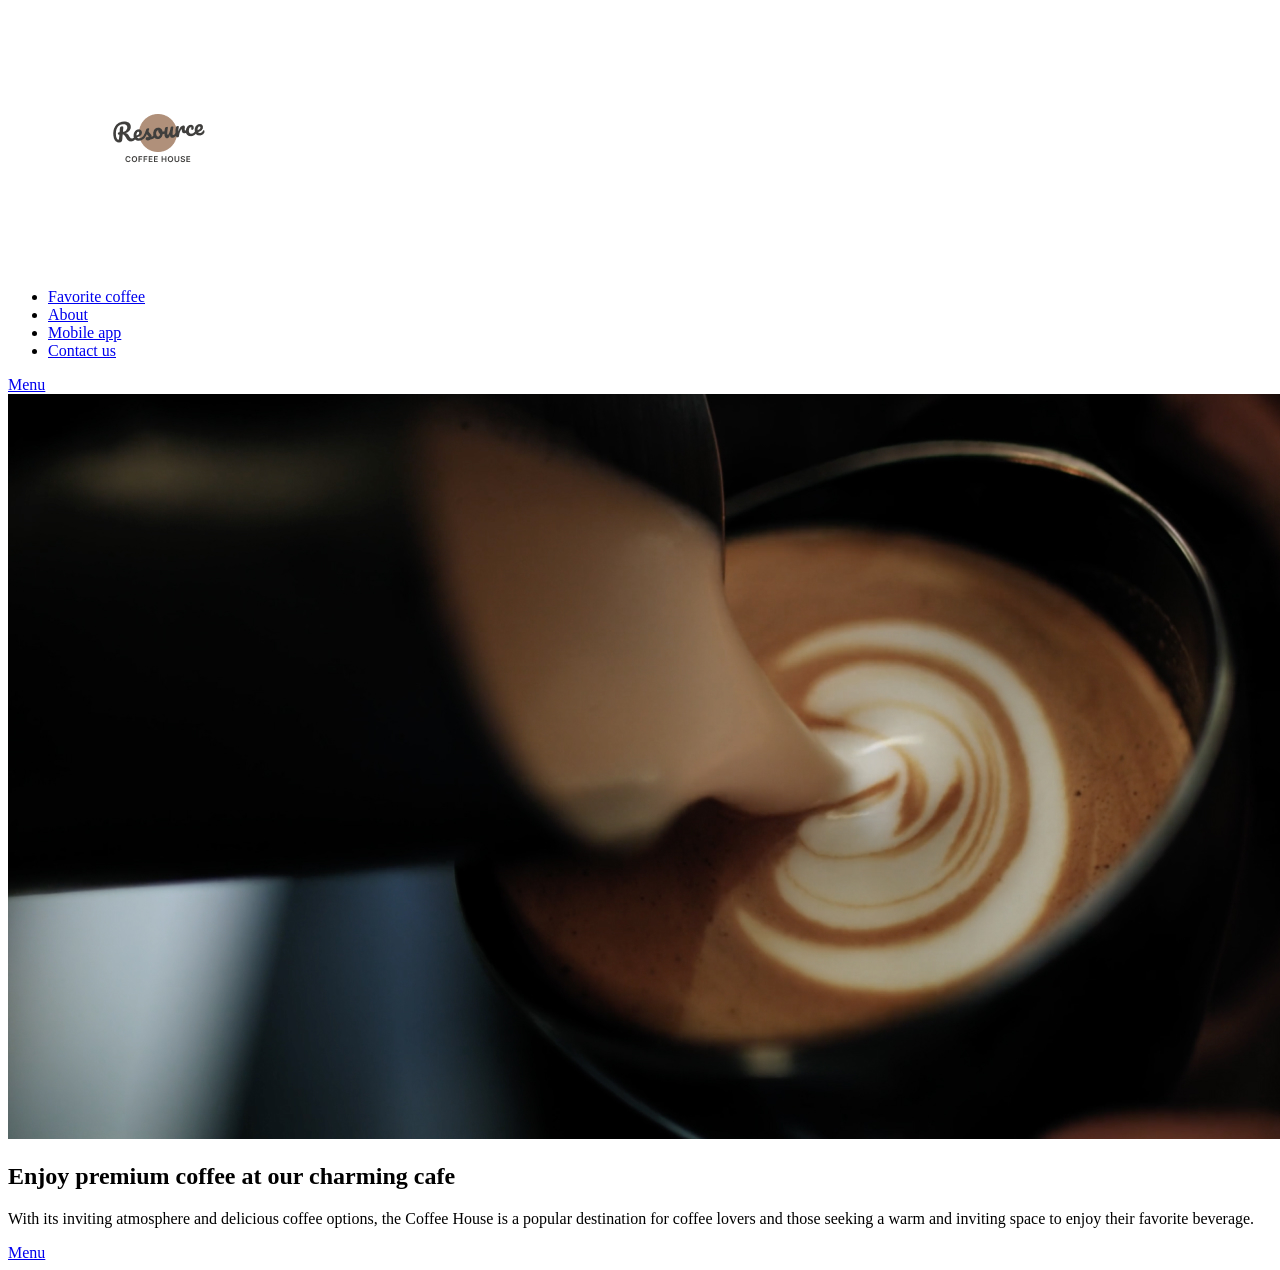
==== index.html @ 4a8b8133 "feat: add header and hero markup" ====
<!doctype html>
<html lang="en">
  <head>
    <meta charset="UTF-8" />
    <meta name="viewport" content="width=device-width, initial-scale=1.0" />
    <title>Coffee House</title>
  </head>
  <body>
    <header class="header">
      <a class="logo" href="./index.html" aria-label="Coffee House home">
        <img class="logo__image" src="./images/Logo.png" alt="Coffee House" />
      </a>

      <nav class="nav" aria-label="Primary navigation">
        <ul class="nav__list">
          <li class="nav__item">
            <a class="nav__link" href="#favorite">Favorite coffee</a>
          </li>
          <li class="nav__item">
            <a class="nav__link" href="#about">About</a>
          </li>
          <li class="nav__item">
            <a class="nav__link" href="#mobile-app">Mobile app</a>
          </li>
          <li class="nav__item">
            <a class="nav__link" href="#contacts">Contact us</a>
          </li>
        </ul>
      </nav>

      <a class="menu-link" href="./menu.html">Menu</a>
    </header>

    <main class="main">
      <section class="hero">
        <img class="hero__image" src="./images/img-hero.jpg" alt="Coffee shop interior" />
        <h1 class="hero__title"><span class="hero__title-accent">Enjoy</span> premium coffee at our charming cafe</h1>
        <p class="hero__text">
          With its inviting atmosphere and delicious coffee options, the Coffee House is a popular destination for coffee
          lovers and those seeking a warm and inviting space to enjoy their favorite beverage.
        </p>
        <a class="button hero__button" href="./menu.html">Menu</a>
      </section>
    </main>
  </body>
</html>
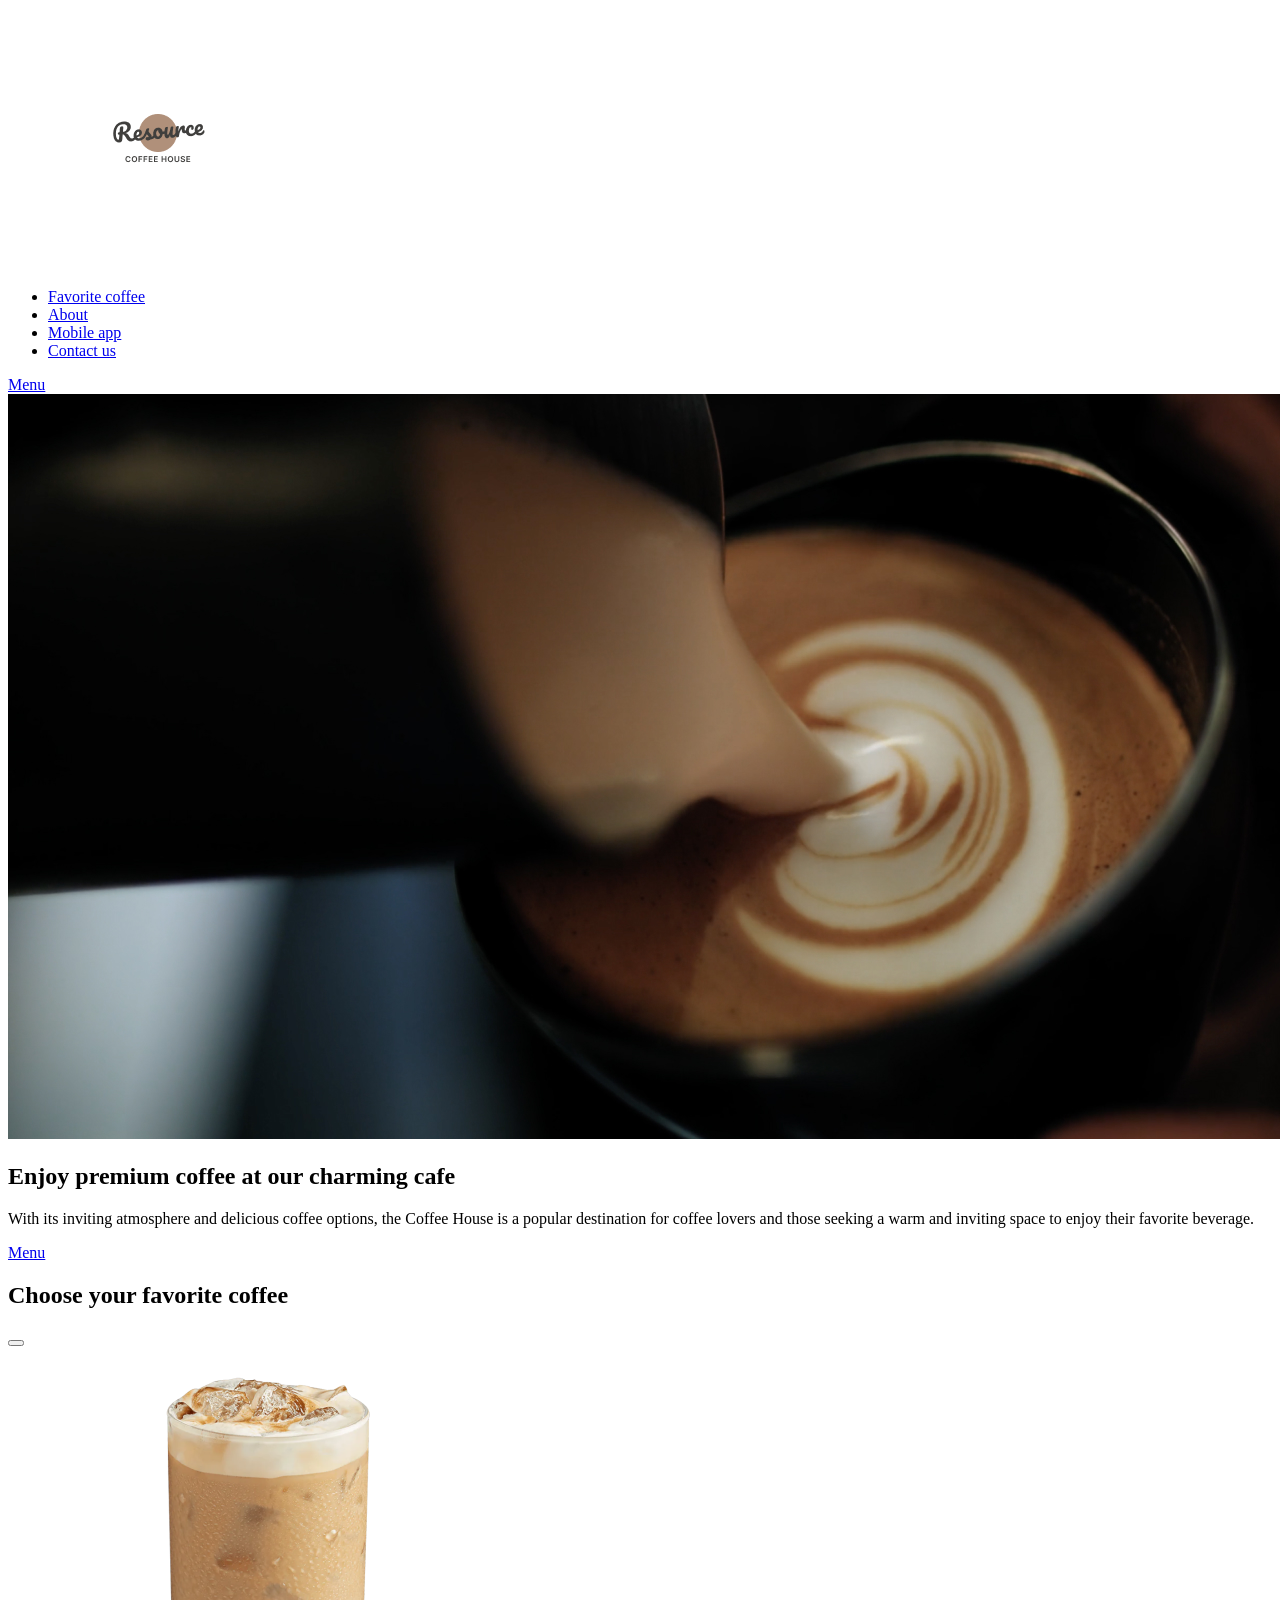
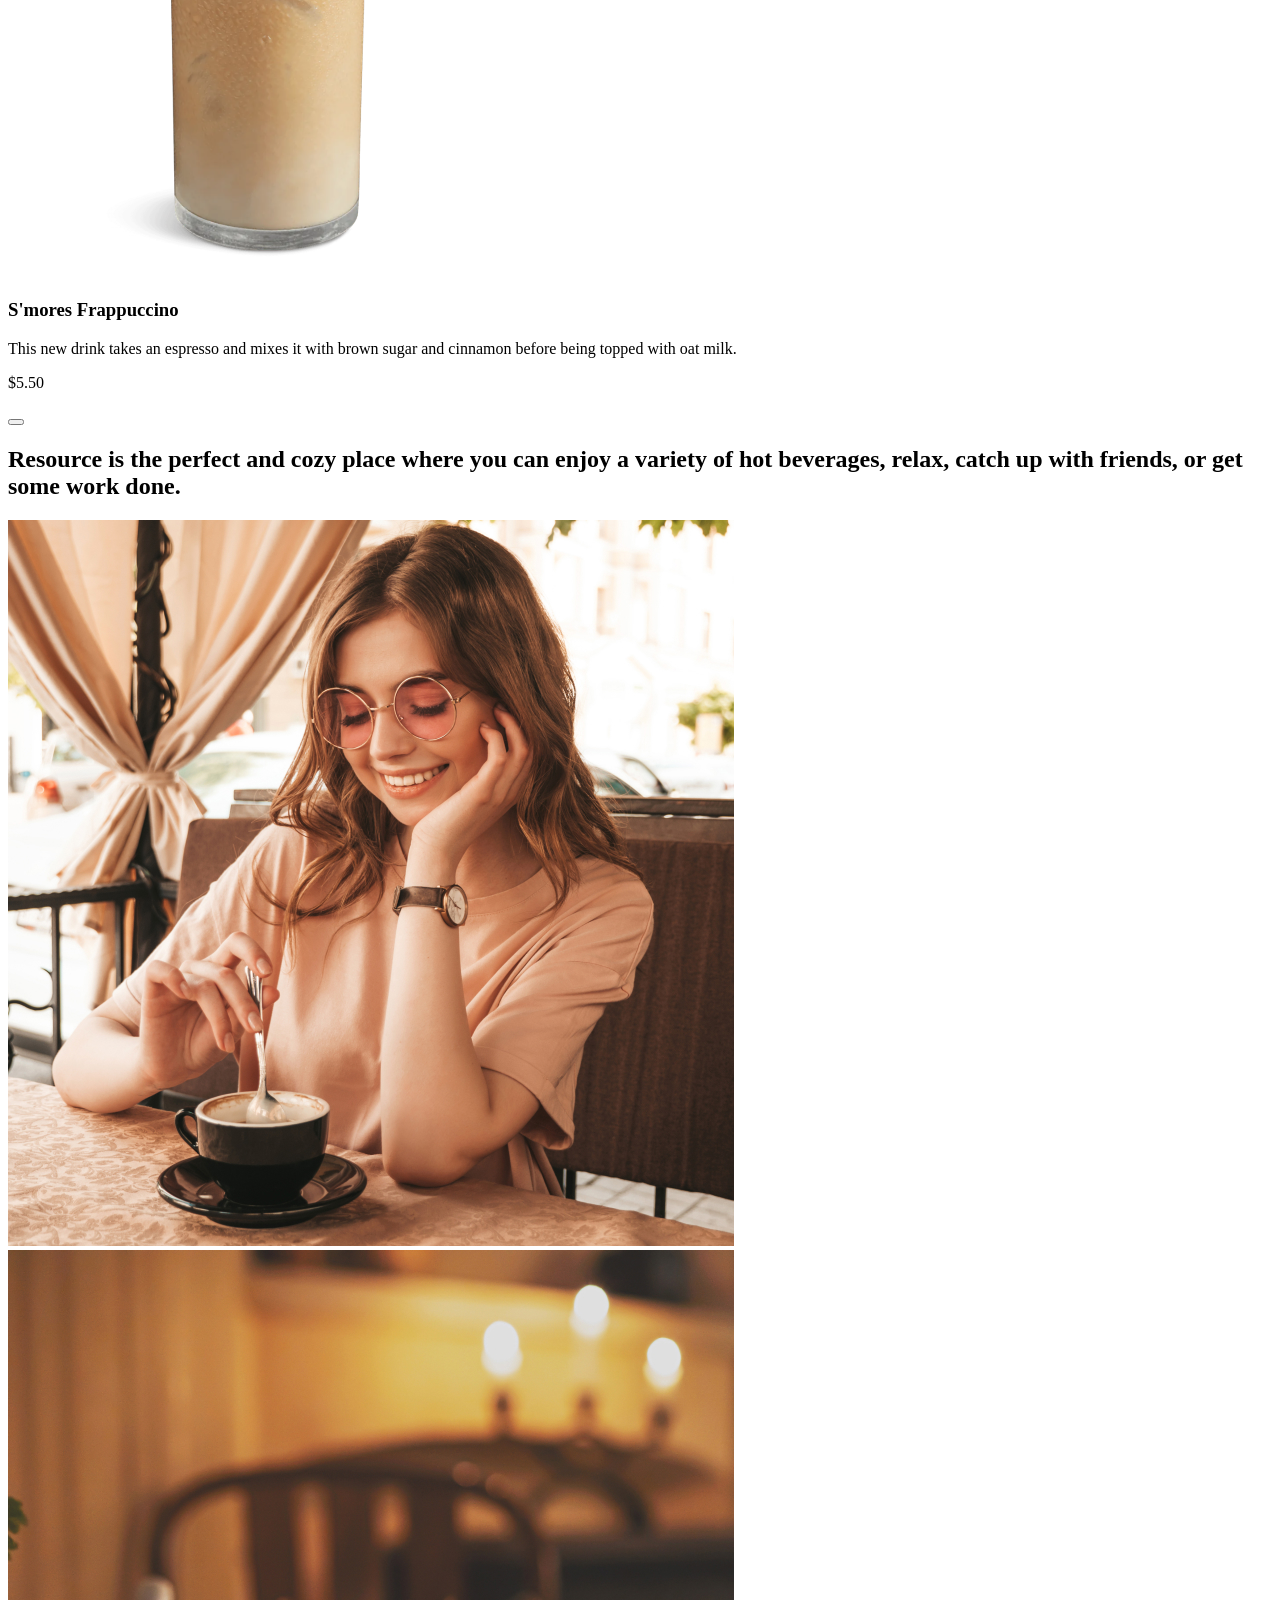
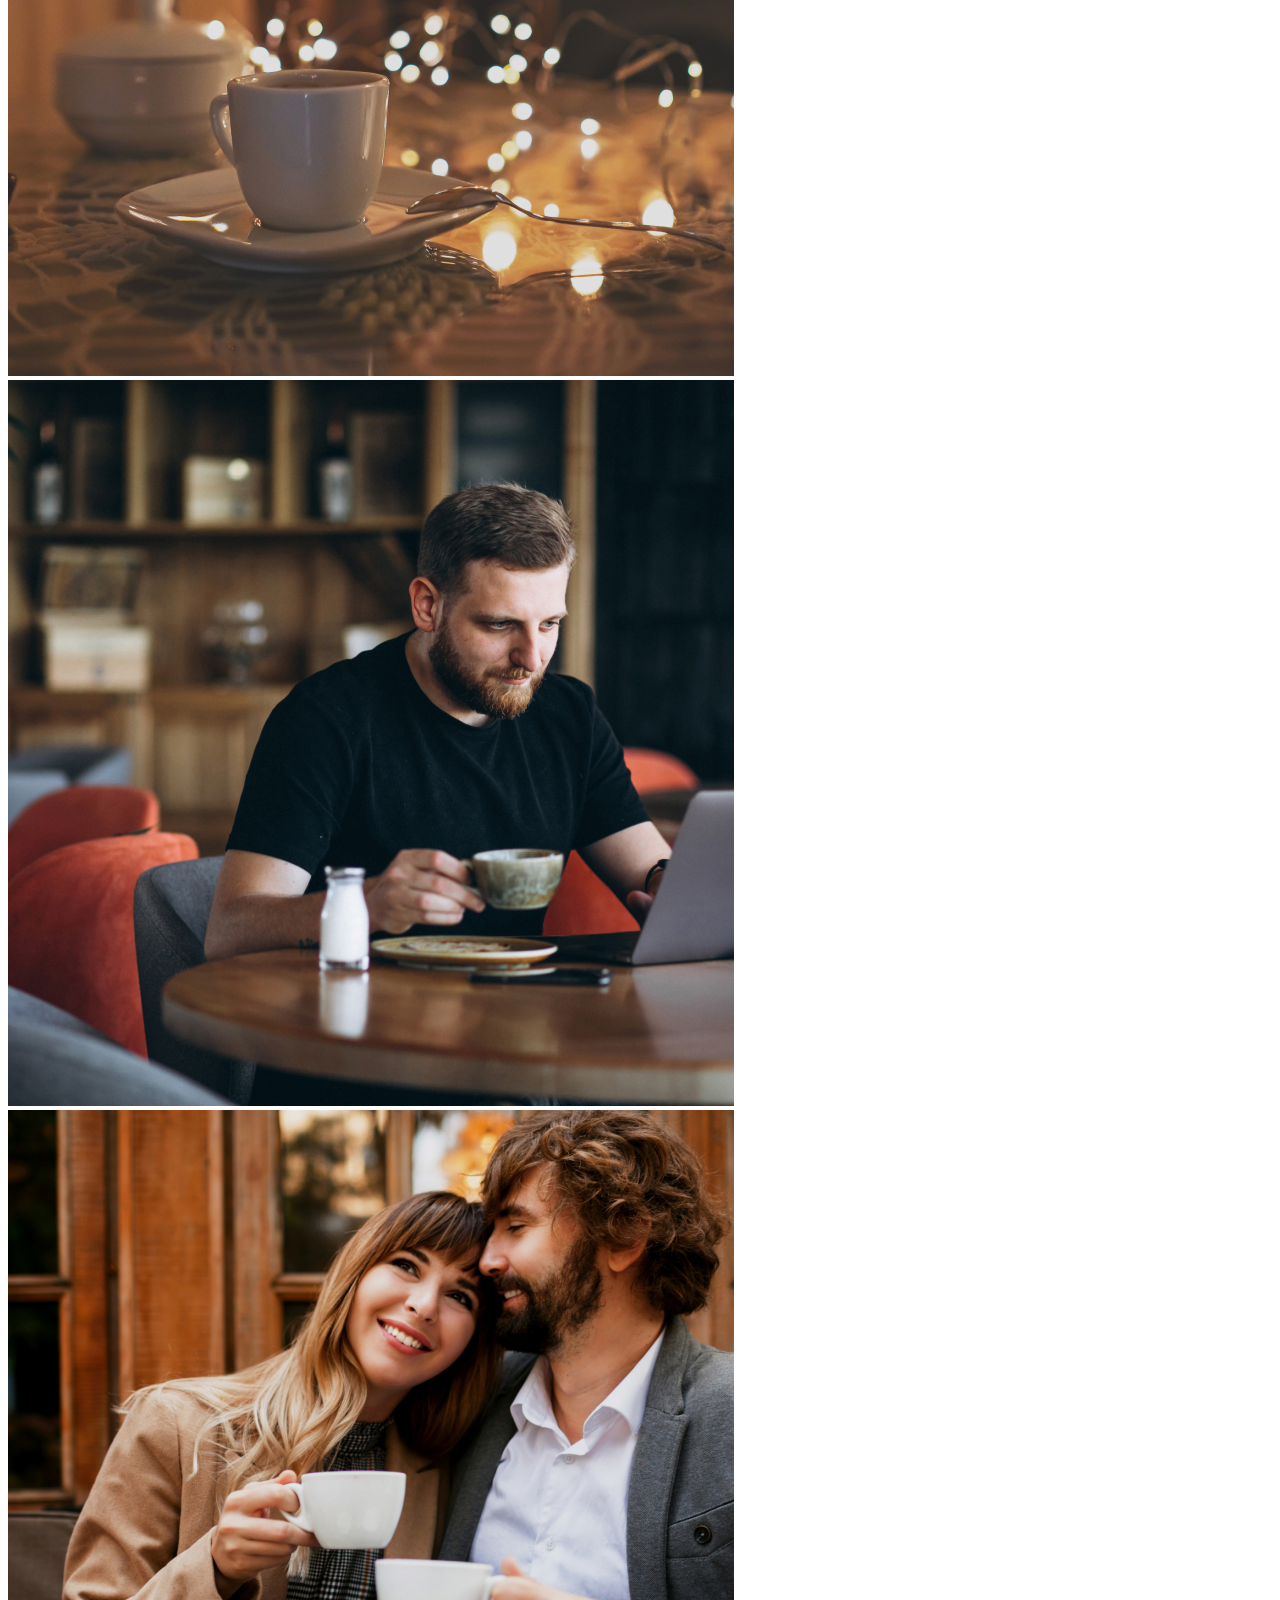
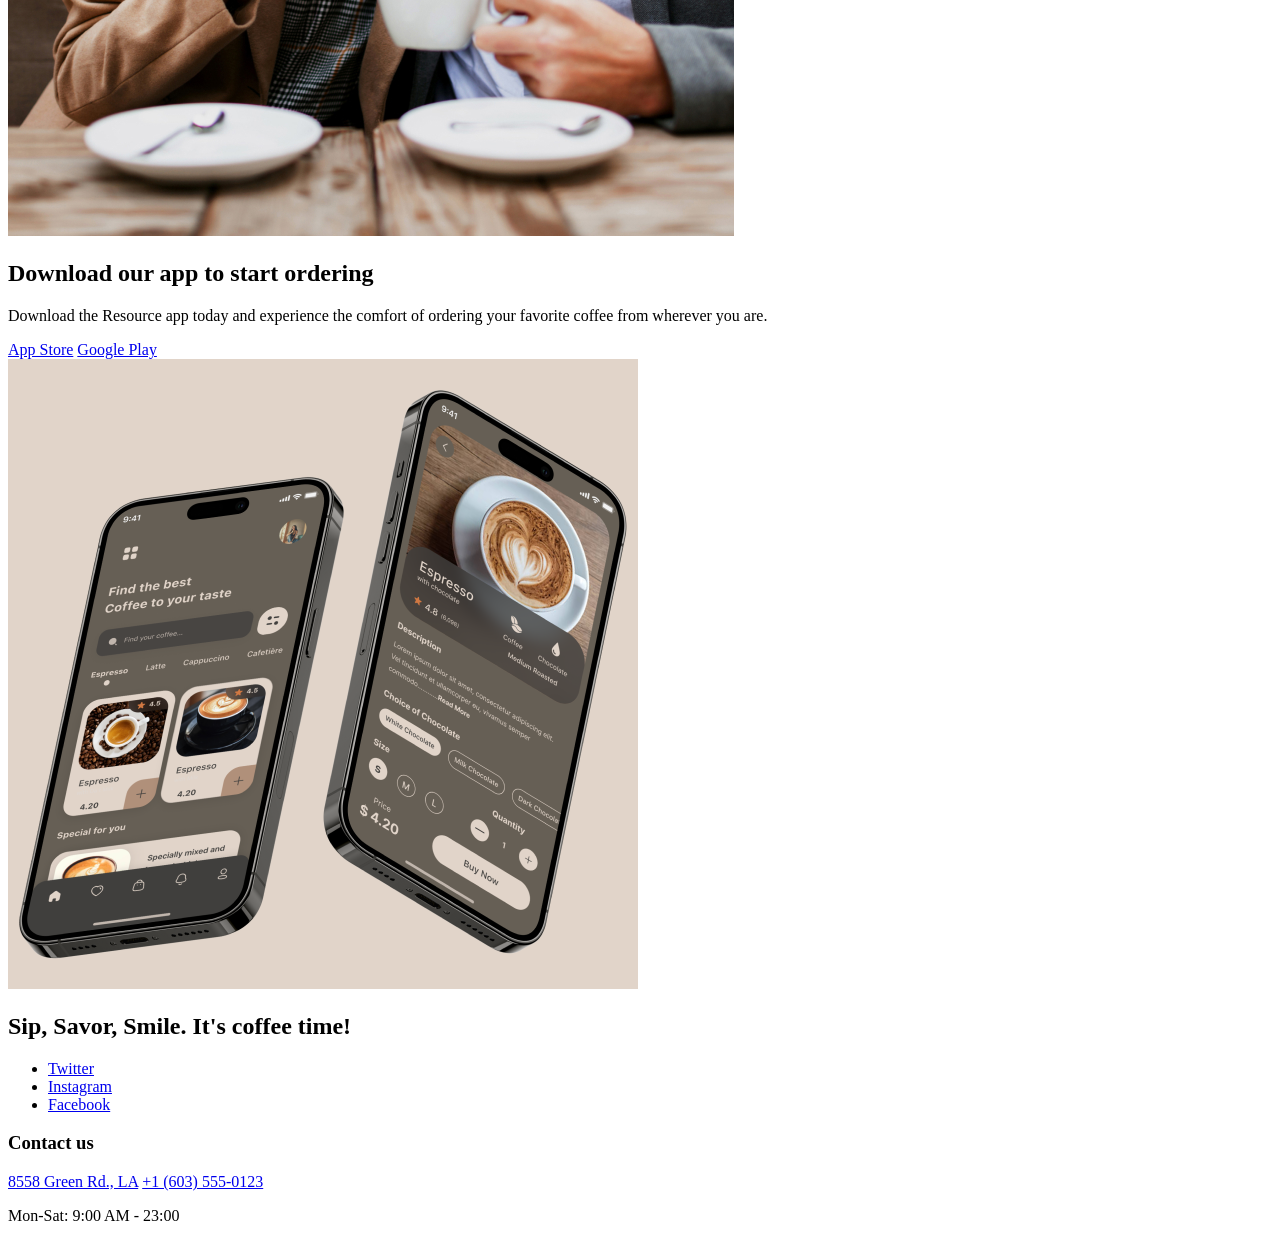
==== commit bcf1e8fe: "feat: add home page sections" ====
--- a/index.html
+++ b/index.html
@@ -41,6 +41,88 @@
         </p>
         <a class="button hero__button" href="./menu.html">Menu</a>
       </section>
+
+      <section class="favorite" id="favorite">
+        <h2 class="favorite__title">Choose your <span class="favorite__title-accent">favorite</span> coffee</h2>
+
+        <div class="slider">
+          <button class="slider__button slider__button--prev" type="button" aria-label="Previous coffee"></button>
+
+          <article class="coffee-card">
+            <img class="coffee-card__image" src="./images/coffee-slider-1.png" alt="S'mores Frappuccino" />
+            <h3 class="coffee-card__title">S'mores Frappuccino</h3>
+            <p class="coffee-card__text">
+              This new drink takes an espresso and mixes it with brown sugar and cinnamon before being topped with oat milk.
+            </p>
+            <p class="coffee-card__price">$5.50</p>
+          </article>
+
+          <button class="slider__button slider__button--next" type="button" aria-label="Next coffee"></button>
+        </div>
+
+        <div class="slider-pagination">
+          <span class="slider-pagination__item slider-pagination__item--active"></span>
+          <span class="slider-pagination__item"></span>
+          <span class="slider-pagination__item"></span>
+        </div>
+      </section>
+
+      <section class="about" id="about">
+        <h2 class="about__title">
+          Resource is <span class="about__title-accent">the perfect and cozy place</span> where you can enjoy a
+          variety of hot beverages, relax, catch up with friends, or get some work done.
+        </h2>
+
+        <div class="about__gallery">
+          <img class="about__image" src="./images/about-1 .jpg" alt="Woman enjoying coffee in a cafe" />
+          <img class="about__image" src="./images/about-2.jpg" alt="Man drinking coffee while working" />
+          <img class="about__image" src="./images/about-3.jpg" alt="Coffee cups on a table" />
+          <img class="about__image" src="./images/about-4.jpg" alt="Friends drinking coffee together" />
+        </div>
+      </section>
+
+      <section class="mobile-app" id="mobile-app">
+        <div class="mobile-app__content">
+          <h2 class="mobile-app__title"><span class="mobile-app__title-accent">Download</span> our app to start ordering</h2>
+          <p class="mobile-app__text">
+            Download the Resource app today and experience the comfort of ordering your favorite coffee from wherever you are.
+          </p>
+
+          <div class="mobile-app__links">
+            <a class="store-link" href="#">App Store</a>
+            <a class="store-link" href="#">Google Play</a>
+          </div>
+        </div>
+
+        <img class="mobile-app__image" src="./images/mobile-screens.png" alt="Resource mobile app screens" />
+      </section>
     </main>
+
+    <footer class="footer" id="contacts">
+      <div class="footer__content">
+        <h2 class="footer__title">
+          Sip, Savor, Smile. <span class="footer__title-accent">It's coffee time!</span>
+        </h2>
+
+        <ul class="socials">
+          <li class="socials__item">
+            <a class="socials__link" href="#">Twitter</a>
+          </li>
+          <li class="socials__item">
+            <a class="socials__link" href="#">Instagram</a>
+          </li>
+          <li class="socials__item">
+            <a class="socials__link" href="#">Facebook</a>
+          </li>
+        </ul>
+      </div>
+
+      <div class="contacts">
+        <h3 class="contacts__title">Contact us</h3>
+        <a class="contacts__link" href="https://maps.google.com/?q=8558+Green+Rd,+LA" target="_blank">8558 Green Rd., LA</a>
+        <a class="contacts__link" href="tel:+16035550123">+1 (603) 555-0123</a>
+        <p class="contacts__text">Mon-Sat: 9:00 AM - 23:00</p>
+      </div>
+    </footer>
   </body>
 </html>
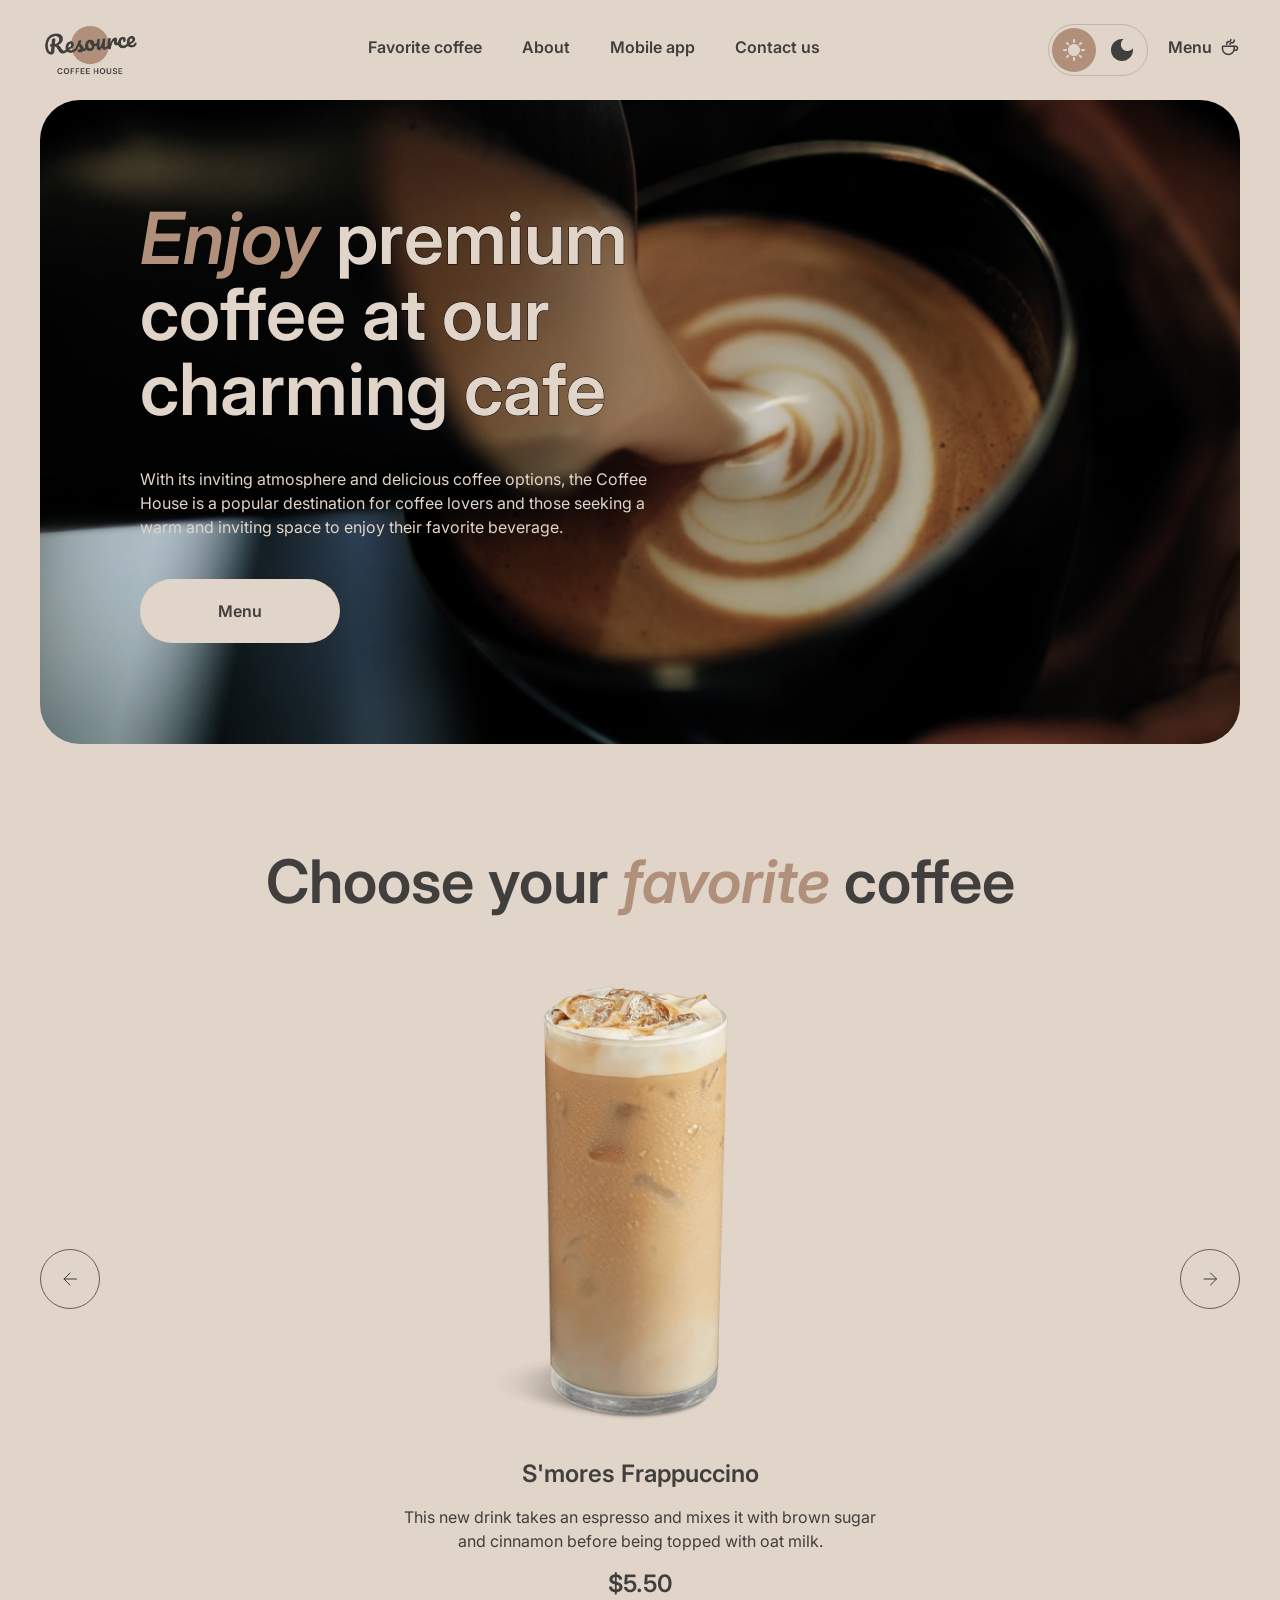
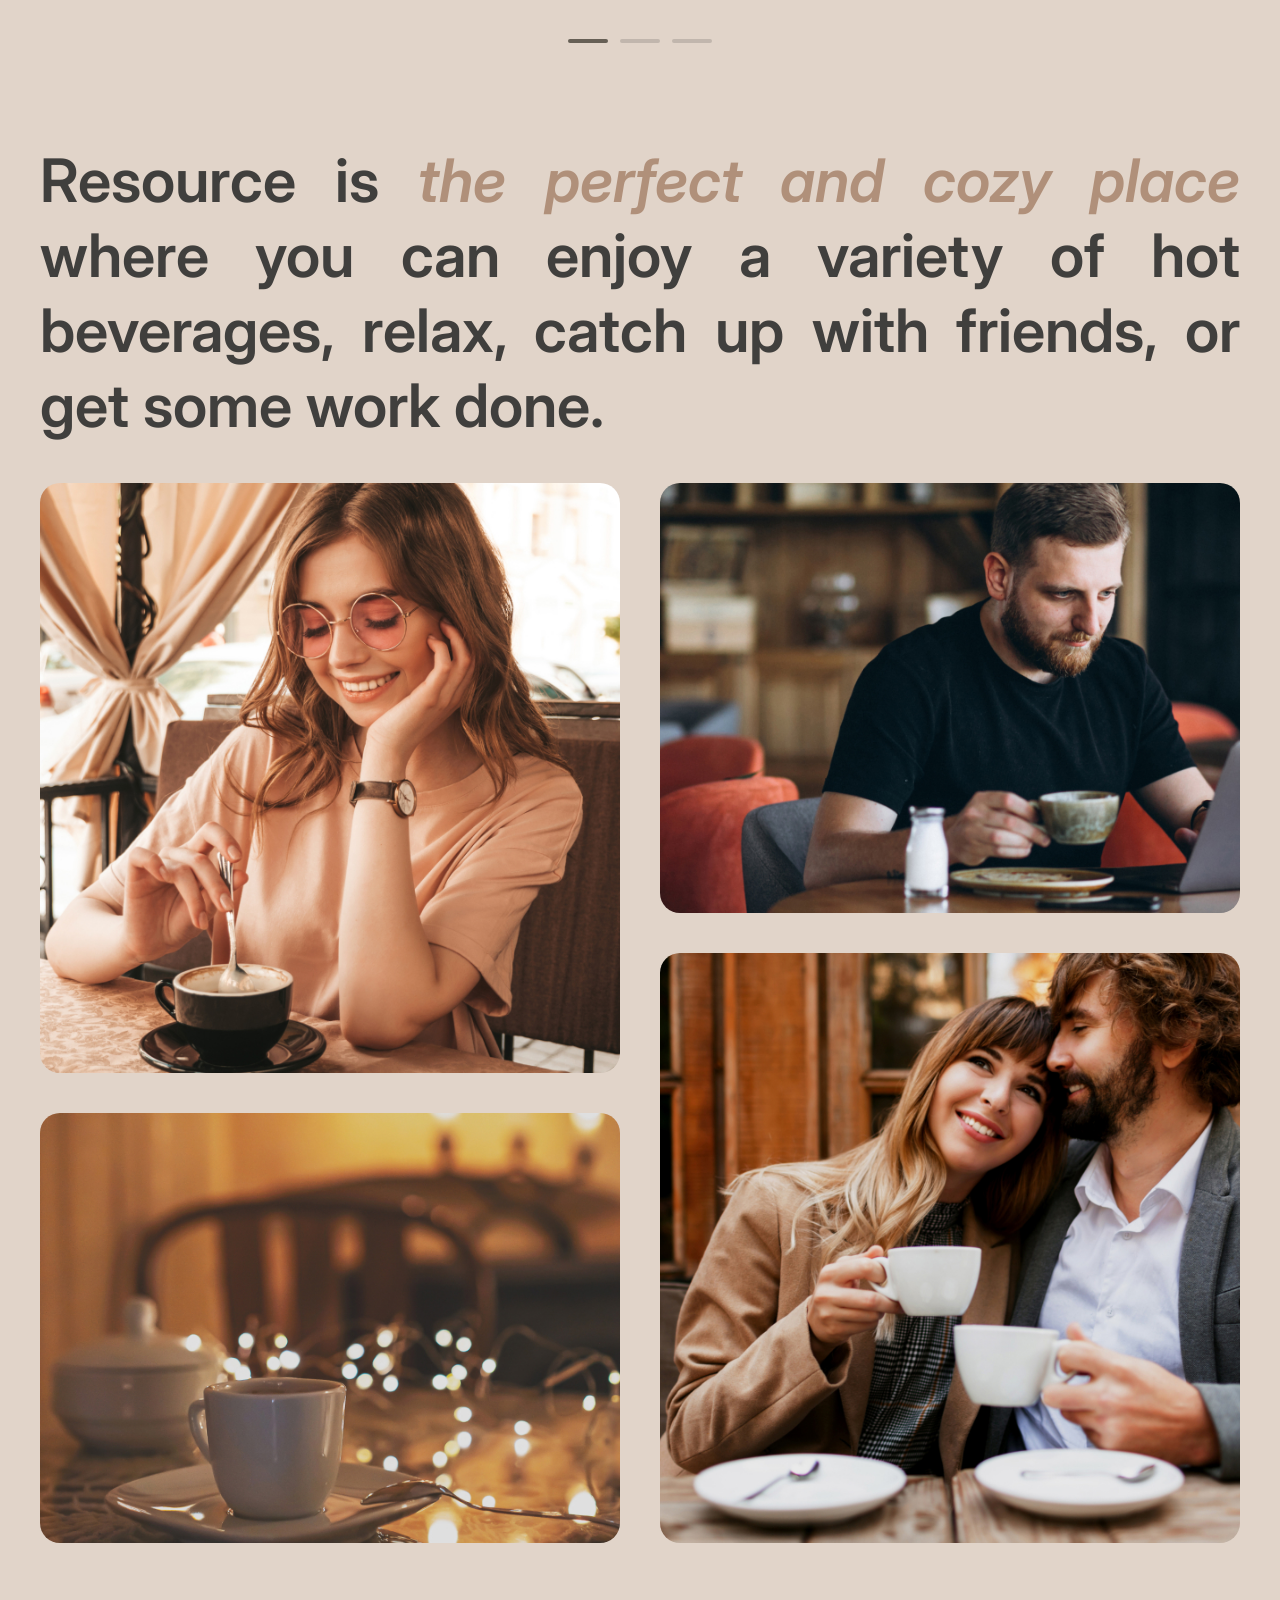
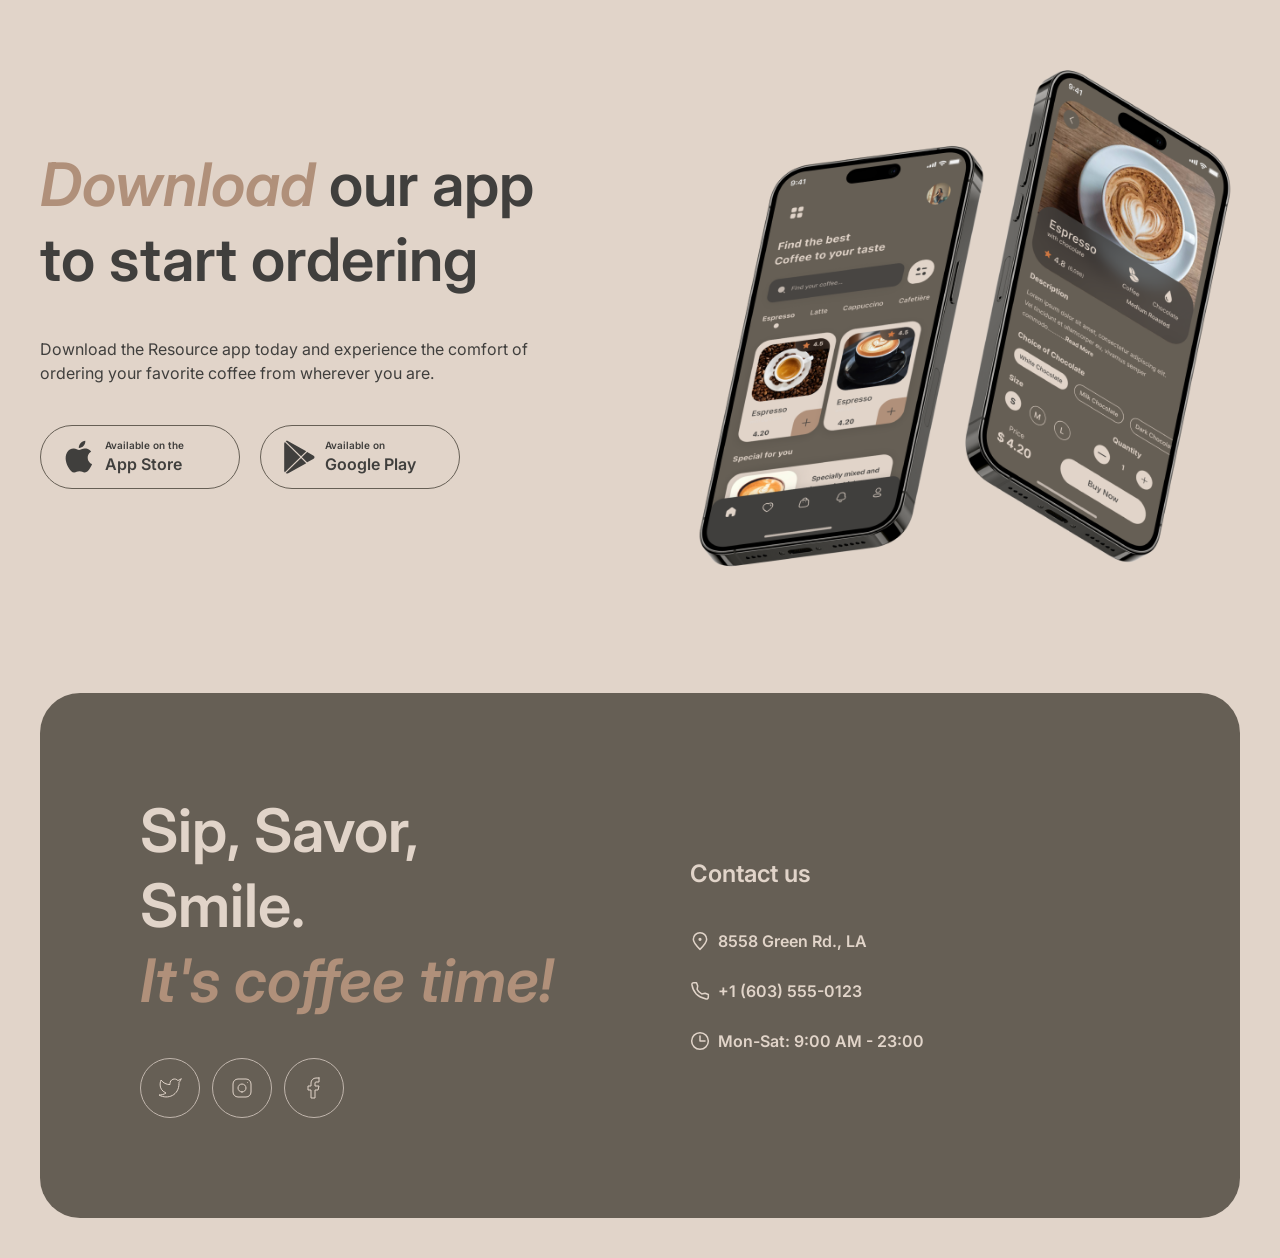
==== commit cb156efd: "feat: complete coffee house responsive layout" ====
--- a/index.html
+++ b/index.html
@@ -4,124 +4,210 @@
     <meta charset="UTF-8" />
     <meta name="viewport" content="width=device-width, initial-scale=1.0" />
     <title>Coffee House</title>
+    <link rel="preconnect" href="https://fonts.googleapis.com" />
+    <link rel="preconnect" href="https://fonts.gstatic.com" crossorigin />
+    <link href="https://fonts.googleapis.com/css2?family=Inter:ital,wght@0,400;0,600;1,600&display=swap" rel="stylesheet" />
+    <link rel="stylesheet" href="./styles.css" />
   </head>
   <body>
     <header class="header">
-      <a class="logo" href="./index.html" aria-label="Coffee House home">
-        <img class="logo__image" src="./images/Logo.png" alt="Coffee House" />
-      </a>
-
-      <nav class="nav" aria-label="Primary navigation">
-        <ul class="nav__list">
-          <li class="nav__item">
-            <a class="nav__link" href="#favorite">Favorite coffee</a>
-          </li>
-          <li class="nav__item">
-            <a class="nav__link" href="#about">About</a>
-          </li>
-          <li class="nav__item">
-            <a class="nav__link" href="#mobile-app">Mobile app</a>
-          </li>
-          <li class="nav__item">
-            <a class="nav__link" href="#contacts">Contact us</a>
-          </li>
-        </ul>
-      </nav>
-
-      <a class="menu-link" href="./menu.html">Menu</a>
+      <div class="container header__container">
+        <a class="logo" href="./index.html">
+          <img class="logo__image" src="./images/Logo/logo.png" alt="Coffee House" />
+        </a>
+
+        <nav class="nav">
+          <ul class="nav__list">
+            <li class="nav__item">
+              <a class="nav__link" href="#favorite">Favorite coffee</a>
+            </li>
+            <li class="nav__item">
+              <a class="nav__link" href="#about">About</a>
+            </li>
+            <li class="nav__item">
+              <a class="nav__link" href="#mobile-app">Mobile app</a>
+            </li>
+            <li class="nav__item">
+              <a class="nav__link" href="#contacts">Contact us</a>
+            </li>
+          </ul>
+        </nav>
+
+        <div class="header__controls">
+          <div class="theme-switcher">
+            <button class="theme-switcher__button theme-switcher__button--active" type="button">
+              <img class="theme-switcher__icon" src="./images/Icons/Sun-light.svg" alt="" />
+            </button>
+            <button class="theme-switcher__button theme-switcher__button--inactive" type="button">
+              <img class="theme-switcher__icon" src="./images/Icons/Dark.svg" alt="" />
+            </button>
+          </div>
+
+          <a class="menu-link" href="./menu.html">
+            Menu
+            <img class="menu-link__icon" src="./images/Icons/coffee-cup.svg" alt="" />
+          </a>
+
+          <div class="header__burger">
+            <img class="header__burger-image" src="./images/Icons/menu.svg" alt="" />
+          </div>
+        </div>
+      </div>
     </header>
 
     <main class="main">
-      <section class="hero">
-        <img class="hero__image" src="./images/img-hero.jpg" alt="Coffee shop interior" />
-        <h1 class="hero__title"><span class="hero__title-accent">Enjoy</span> premium coffee at our charming cafe</h1>
-        <p class="hero__text">
-          With its inviting atmosphere and delicious coffee options, the Coffee House is a popular destination for coffee
-          lovers and those seeking a warm and inviting space to enjoy their favorite beverage.
-        </p>
-        <a class="button hero__button" href="./menu.html">Menu</a>
-      </section>
-
-      <section class="favorite" id="favorite">
-        <h2 class="favorite__title">Choose your <span class="favorite__title-accent">favorite</span> coffee</h2>
-
-        <div class="slider">
-          <button class="slider__button slider__button--prev" type="button" aria-label="Previous coffee"></button>
-
-          <article class="coffee-card">
-            <img class="coffee-card__image" src="./images/coffee-slider-1.png" alt="S'mores Frappuccino" />
-            <h3 class="coffee-card__title">S'mores Frappuccino</h3>
-            <p class="coffee-card__text">
-              This new drink takes an espresso and mixes it with brown sugar and cinnamon before being topped with oat milk.
+      <div class="container main__container">
+        <section class="hero">
+          <img class="hero__image" src="./images/img-hero.jpg" alt="Coffee shop interior" />
+          <div class="hero__content">
+            <h1 class="hero__title"><span class="hero__title-accent">Enjoy</span> premium coffee at our charming cafe</h1>
+            <p class="hero__text">
+              With its inviting atmosphere and delicious coffee options, the Coffee House is a popular destination for coffee
+              lovers and those seeking a warm and inviting space to enjoy their favorite beverage.
             </p>
-            <p class="coffee-card__price">$5.50</p>
-          </article>
-
-          <button class="slider__button slider__button--next" type="button" aria-label="Next coffee"></button>
+            <a class="button hero__button" href="./menu.html">
+              Menu
+              <img class="hero__button-icon" src="./images/Icons/coffee-cup.svg" alt="" />
+            </a>
+          </div>
+        </section>
+
+        <section class="favorite" id="favorite">
+          <h2 class="section-title favorite__title">Choose your <span class="favorite__title-accent">favorite</span> coffee</h2>
+
+          <div class="slider">
+            <button class="slider__button slider__button--prev" type="button">
+              <img class="slider__icon slider__icon--prev" src="./images/Icons/arrow-left.svg" alt="" />
+            </button>
+
+            <article class="coffee-card">
+              <img class="coffee-card__image" src="./images/coffee-slider-1.png" alt="S'mores Frappuccino" />
+
+              <div class="coffee-card__content">
+                <h3 class="coffee-card__title">S'mores Frappuccino</h3>
+                <p class="coffee-card__text">
+                  This new drink takes an espresso and mixes it with brown sugar and cinnamon before being topped with oat milk.
+                </p>
+                <p class="coffee-card__price">$5.50</p>
+              </div>
+            </article>
+
+            <button class="slider__button slider__button--next" type="button">
+              <img class="slider__icon slider__icon--next" src="./images/Icons/arrow-right.svg" alt="" />
+            </button>
+          </div>
+
+          <div class="slider-pagination">
+            <span class="slider-pagination__item slider-pagination__item--active"></span>
+            <span class="slider-pagination__item"></span>
+            <span class="slider-pagination__item"></span>
+          </div>
+        </section>
+
+        <section class="about" id="about">
+          <h2 class="section-title section-title--stroke about__title">
+            Resource is <span class="about__title-accent">the perfect and cozy place</span> where you can enjoy a
+            variety of hot beverages, relax, catch up with friends, or get some work done.
+          </h2>
+
+          <div class="about__gallery">
+            <div class="about__column">
+              <div class="about__image-wrapper about__image-wrapper--large">
+                <img class="about__image" src="./images/about-1.jpg" alt="Woman enjoying coffee in a cafe" />
+              </div>
+              <div class="about__image-wrapper about__image-wrapper--small">
+                <img class="about__image" src="./images/about-2.jpg" alt="Man drinking coffee while working" />
+              </div>
+            </div>
+
+            <div class="about__column">
+              <div class="about__image-wrapper about__image-wrapper--small">
+                <img class="about__image" src="./images/about-3.jpg" alt="Coffee cups on a table" />
+              </div>
+              <div class="about__image-wrapper about__image-wrapper--large">
+                <img class="about__image" src="./images/about-4.jpg" alt="Friends drinking coffee together" />
+              </div>
+            </div>
+          </div>
+        </section>
+
+        <section class="mobile-app" id="mobile-app">
+          <div class="mobile-app__content">
+            <h2 class="section-title mobile-app__title"><span class="mobile-app__title-accent">Download</span> our app to start ordering</h2>
+            <p class="mobile-app__text">
+              Download the Resource app today and experience the comfort of ordering your favorite coffee from wherever you are.
+            </p>
+
+            <div class="mobile-app__links">
+              <a class="store-link" href="#">
+                <img class="store-link__icon store-link__icon--apple" src="./images/Icons/icon.svg" alt="" />
+                <span class="store-link__content">
+                  <span class="store-link__caption">Available on the</span>
+                  <span class="store-link__name">App Store</span>
+                </span>
+              </a>
+              <a class="store-link" href="#">
+                <img class="store-link__icon store-link__icon--google" src="./images/Icons/google-play.svg" alt="" />
+                <span class="store-link__content">
+                  <span class="store-link__caption">Available on</span>
+                  <span class="store-link__name">Google Play</span>
+                </span>
+              </a>
+            </div>
+          </div>
+
+          <div class="mobile-app__media">
+            <img class="mobile-app__image" src="./images/mobile-screens.png" alt="Resource mobile app screens" />
+          </div>
+        </section>
+      </div>
+    </main>
+
+    <footer class="footer" id="contacts">
+      <div class="container footer__container">
+        <div class="footer__content">
+          <h2 class="section-title footer__title">
+            Sip, Savor, Smile.<br />
+            <span class="footer__title-accent">It's coffee time!</span>
+          </h2>
+
+          <ul class="socials">
+            <li class="socials__item">
+              <a class="socials__link" href="#">
+                <img class="socials__icon socials__icon--twitter" src="./images/Icons/twitter.svg" alt="" />
+              </a>
+            </li>
+            <li class="socials__item">
+              <a class="socials__link" href="#">
+                <img class="socials__icon socials__icon--instagram" src="./images/Icons/instagram.svg" alt="" />
+              </a>
+            </li>
+            <li class="socials__item">
+              <a class="socials__link" href="#">
+                <img class="socials__icon socials__icon--facebook" src="./images/Icons/facebook.svg" alt="" />
+              </a>
+            </li>
+          </ul>
         </div>
 
-        <div class="slider-pagination">
-          <span class="slider-pagination__item slider-pagination__item--active"></span>
-          <span class="slider-pagination__item"></span>
-          <span class="slider-pagination__item"></span>
+        <div class="contacts">
+          <h3 class="contacts__title">Contact us</h3>
+
+          <div class="contacts__list">
+            <a class="contacts__link" href="https://maps.google.com/?q=8558+Green+Rd,+LA" target="_blank">
+              <img class="contacts__icon" src="./images/Icons/pin-alt.svg" alt="" />
+              8558 Green Rd., LA
+            </a>
+            <a class="contacts__link" href="tel:+16035550123">
+              <img class="contacts__icon" src="./images/Icons/phone.svg" alt="" />
+              +1 (603) 555-0123
+            </a>
+            <p class="contacts__text">
+              <img class="contacts__icon" src="./images/Icons/clock.svg" alt="" />
+              Mon-Sat: 9:00 AM - 23:00
+            </p>
+          </div>
         </div>
-      </section>
-
-      <section class="about" id="about">
-        <h2 class="about__title">
-          Resource is <span class="about__title-accent">the perfect and cozy place</span> where you can enjoy a
-          variety of hot beverages, relax, catch up with friends, or get some work done.
-        </h2>
-
-        <div class="about__gallery">
-          <img class="about__image" src="./images/about-1 .jpg" alt="Woman enjoying coffee in a cafe" />
-          <img class="about__image" src="./images/about-2.jpg" alt="Man drinking coffee while working" />
-          <img class="about__image" src="./images/about-3.jpg" alt="Coffee cups on a table" />
-          <img class="about__image" src="./images/about-4.jpg" alt="Friends drinking coffee together" />
-        </div>
-      </section>
-
-      <section class="mobile-app" id="mobile-app">
-        <div class="mobile-app__content">
-          <h2 class="mobile-app__title"><span class="mobile-app__title-accent">Download</span> our app to start ordering</h2>
-          <p class="mobile-app__text">
-            Download the Resource app today and experience the comfort of ordering your favorite coffee from wherever you are.
-          </p>
-
-          <div class="mobile-app__links">
-            <a class="store-link" href="#">App Store</a>
-            <a class="store-link" href="#">Google Play</a>
-          </div>
-        </div>
-
-        <img class="mobile-app__image" src="./images/mobile-screens.png" alt="Resource mobile app screens" />
-      </section>
-    </main>
-
-    <footer class="footer" id="contacts">
-      <div class="footer__content">
-        <h2 class="footer__title">
-          Sip, Savor, Smile. <span class="footer__title-accent">It's coffee time!</span>
-        </h2>
-
-        <ul class="socials">
-          <li class="socials__item">
-            <a class="socials__link" href="#">Twitter</a>
-          </li>
-          <li class="socials__item">
-            <a class="socials__link" href="#">Instagram</a>
-          </li>
-          <li class="socials__item">
-            <a class="socials__link" href="#">Facebook</a>
-          </li>
-        </ul>
-      </div>
-
-      <div class="contacts">
-        <h3 class="contacts__title">Contact us</h3>
-        <a class="contacts__link" href="https://maps.google.com/?q=8558+Green+Rd,+LA" target="_blank">8558 Green Rd., LA</a>
-        <a class="contacts__link" href="tel:+16035550123">+1 (603) 555-0123</a>
-        <p class="contacts__text">Mon-Sat: 9:00 AM - 23:00</p>
       </div>
     </footer>
   </body>
--- a/styles.css
+++ b/styles.css
@@ -0,0 +1,1080 @@
+:root {
+  --text-primary: #403f3d;
+  --text-inverse: #e1d4c9;
+  --text-accent: #b0907a;
+  --text-stroke-dark: #000000;
+
+  --bg-page: #e1d4c9;
+  --bg-container: #665f55;
+  --bg-button: #e1d4c9;
+  --bg-modal: #e1d4c9;
+  --bg-modal-control: #665f55;
+
+  --border-primary: #665f55;
+  --border-inverse: #c1b6ad;
+
+  --font-family-main: Inter, sans-serif;
+  --font-weight-regular: 400;
+  --font-weight-semibold: 600;
+  --font-style-accent: italic;
+  --line-height-heading: 1.05;
+  --line-height-heading-tablet: 1.25;
+  --line-height-hero-mobile: 1.15;
+  --line-height-body: 1.5;
+  --hero-image-height-desktop: 644px;
+  --hero-image-height-mobile: 552px;
+
+  --font-size-body: 16px;
+  --font-size-caption: 10px;
+  --font-size-card-title: 24px;
+  --line-height-card-title: 1.25;
+  --font-size-heading-mobile: 32px;
+  --font-size-heading-tablet: 42px;
+  --font-size-heading-desktop: 60px;
+  --font-size-hero-desktop: 72px;
+
+  --border-width-default: 1px;
+  --icon-size-small: 20px;
+
+  --space-4: 4px;
+  --space-8: 8px;
+  --space-12: 12px;
+  --space-14: 14px;
+  --space-16: 16px;
+  --space-20: 20px;
+  --space-24: 24px;
+  --space-28: 28px;
+  --space-32: 32px;
+  --space-36: 36px;
+  --space-40: 40px;
+  --space-60: 60px;
+  --space-80: 80px;
+  --space-100: 100px;
+
+  --container-width: 1360px;
+  --product-card-width: 310px;
+  --radius-20: 20px;
+  --radius-40: 40px;
+  --radius-round: 100px;
+  --transition-base: 0.3s ease;
+}
+
+* {
+  box-sizing: border-box;
+}
+
+html {
+  scroll-behavior: smooth;
+}
+
+body {
+  margin: 0;
+  background-color: var(--bg-page);
+  color: var(--text-primary);
+  font-family: var(--font-family-main);
+  font-size: var(--font-size-body);
+  font-weight: var(--font-weight-regular);
+  line-height: var(--line-height-body);
+}
+
+img {
+  max-width: 100%;
+  display: block;
+}
+
+a {
+  color: inherit;
+  text-decoration: none;
+}
+
+button {
+  margin: 0;
+  padding: 0;
+  border: 0;
+  background: none;
+  font: inherit;
+  color: inherit;
+}
+
+.container {
+  width: 100%;
+  max-width: var(--container-width);
+}
+
+.header {
+  display: flex;
+  justify-content: center;
+  margin: var(--space-20) 0;
+  padding: 0 var(--space-40);
+}
+
+.main,
+.footer {
+  display: flex;
+  justify-content: center;
+  padding: 0 var(--space-40);
+}
+
+.header__container {
+  display: flex;
+  align-items: center;
+  justify-content: space-between;
+  min-height: 60px;
+}
+
+.logo {
+  display: block;
+  width: 100px;
+}
+
+.logo__image {
+  width: 100%;
+}
+
+.nav__list {
+  display: flex;
+  gap: var(--space-40);
+  margin: 0;
+  padding: 0;
+  list-style: none;
+}
+
+.nav__link,
+.menu-link {
+  padding-bottom: var(--space-4);
+  border-bottom-width: 2px;
+  border-bottom-style: solid;
+  border-bottom-color: transparent;
+  font-weight: var(--font-weight-semibold);
+  transition: border-color var(--transition-base);
+}
+
+.nav__link {
+  display: inline-block;
+}
+
+.menu-link--active {
+  border-bottom-color: var(--text-primary);
+  cursor: default;
+}
+
+.header__controls {
+  display: flex;
+  flex-direction: row;
+  align-items: center;
+  gap: var(--space-20);
+}
+
+.header__burger {
+  display: none;
+  align-items: center;
+  justify-content: center;
+  width: 44px;
+  height: 44px;
+  border-width: var(--border-width-default);
+  border-style: solid;
+  border-color: var(--border-primary);
+  border-radius: var(--radius-round);
+}
+
+.header__burger-image {
+  width: 18px;
+  height: 10px;
+}
+
+.theme-switcher {
+  display: flex;
+  align-items: center;
+  gap: var(--space-4);
+  height: 52px;
+  padding: 3px;
+  border-width: var(--border-width-default);
+  border-style: solid;
+  border-color: var(--border-inverse);
+  border-radius: var(--radius-round);
+  transition:
+    background-color var(--transition-base),
+    border-color var(--transition-base);
+}
+
+.theme-switcher__button {
+  display: flex;
+  align-items: center;
+  justify-content: center;
+  width: 44px;
+  height: 44px;
+  border-radius: var(--radius-round);
+  cursor: pointer;
+  transition: background-color var(--transition-base);
+}
+
+.theme-switcher__button--active {
+  background-color: var(--text-accent);
+  cursor: default;
+}
+
+.theme-switcher__icon {
+  width: 22px;
+  height: 22px;
+}
+
+.menu-link {
+  display: flex;
+  align-items: center;
+  gap: var(--space-8);
+}
+
+.menu-link__icon {
+  width: var(--icon-size-small);
+  height: var(--icon-size-small);
+}
+
+.main {
+  margin-bottom: var(--space-100);
+}
+
+.main__container {
+  display: flex;
+  flex-direction: column;
+  gap: var(--space-100);
+}
+
+.section-title {
+  margin: 0;
+  font-size: var(--font-size-heading-desktop);
+  font-weight: var(--font-weight-semibold);
+  line-height: var(--line-height-heading-tablet);
+  letter-spacing: 0;
+}
+
+.section-title--stroke {
+  -webkit-text-stroke-width: 1px;
+  -webkit-text-stroke-color: var(--text-stroke-dark);
+  paint-order: stroke fill;
+}
+
+.hero {
+  position: relative;
+  border-radius: var(--radius-40);
+  overflow: hidden;
+}
+
+.hero__image {
+  width: 100%;
+  height: var(--hero-image-height-desktop);
+  object-fit: cover;
+}
+
+.hero__content {
+  position: absolute;
+  top: var(--space-100);
+  right: var(--space-100);
+  bottom: var(--space-100);
+  left: var(--space-100);
+  display: flex;
+  flex-direction: column;
+  gap: var(--space-40);
+  max-width: 530px;
+  color: var(--text-inverse);
+}
+
+.hero__title {
+  margin: 0;
+  font-size: var(--font-size-hero-desktop);
+  font-weight: var(--font-weight-semibold);
+  line-height: var(--line-height-heading);
+  letter-spacing: 0;
+  -webkit-text-stroke-width: 1px;
+  -webkit-text-stroke-color: var(--text-stroke-dark);
+  paint-order: stroke fill;
+}
+
+.hero__title-accent {
+  color: var(--text-accent);
+  font-style: var(--font-style-accent);
+}
+
+.hero__text {
+  margin: 0;
+  font-size: var(--font-size-body);
+  font-weight: var(--font-weight-regular);
+  line-height: var(--line-height-body);
+  letter-spacing: 0;
+}
+
+.button {
+  align-self: flex-start;
+  display: flex;
+  align-items: center;
+  justify-content: center;
+  gap: var(--space-8);
+  min-width: 200px;
+  padding: var(--space-20);
+  border-radius: var(--radius-round);
+  background-color: var(--bg-button);
+  color: var(--text-primary);
+  font-weight: var(--font-weight-semibold);
+  transition:
+    background-color var(--transition-base),
+    border-color var(--transition-base),
+    color var(--transition-base);
+  text-align: center;
+}
+
+.hero__button-icon {
+  display: none;
+  width: var(--icon-size-small);
+  height: var(--icon-size-small);
+}
+
+.favorite {
+  display: flex;
+  flex-direction: column;
+  gap: var(--space-40);
+}
+
+.favorite__title {
+  text-align: center;
+}
+
+.favorite__title-accent {
+  color: var(--text-accent);
+  font-style: var(--font-style-accent);
+}
+
+.slider {
+  display: flex;
+  align-items: center;
+  justify-content: space-between;
+}
+
+.slider__button {
+  display: flex;
+  align-items: center;
+  justify-content: center;
+  width: 60px;
+  height: 60px;
+  padding: 0;
+  border-width: var(--border-width-default);
+  border-style: solid;
+  border-color: var(--border-primary);
+  border-radius: var(--radius-round);
+  background-color: transparent;
+  cursor: pointer;
+  transition:
+    background-color var(--transition-base),
+    border-color var(--transition-base);
+}
+
+.slider__icon {
+  width: 24px;
+  height: 24px;
+}
+
+.coffee-card {
+  display: flex;
+  flex-direction: column;
+  align-items: center;
+  gap: var(--space-20);
+  max-width: 480px;
+  text-align: center;
+}
+
+.coffee-card__content {
+  display: flex;
+  flex-direction: column;
+  gap: var(--space-16);
+}
+
+.coffee-card__title {
+  margin: 0;
+  font-size: var(--font-size-card-title);
+  font-weight: var(--font-weight-semibold);
+  line-height: var(--line-height-card-title);
+}
+
+.coffee-card__text,
+.coffee-card__price {
+  margin: 0;
+}
+
+.coffee-card__price {
+  font-size: var(--font-size-card-title);
+  font-weight: var(--font-weight-semibold);
+  line-height: var(--line-height-card-title);
+}
+
+.slider-pagination {
+  display: flex;
+  justify-content: center;
+  gap: var(--space-12);
+}
+
+.slider-pagination__item {
+  width: 40px;
+  height: 4px;
+  border-radius: var(--radius-round);
+  background-color: var(--border-inverse);
+}
+
+.slider-pagination__item--active {
+  background-color: var(--border-primary);
+}
+
+.about {
+  display: flex;
+  flex-direction: column;
+  gap: var(--space-40);
+}
+
+.about__title {
+  width: 100%;
+  text-align: justify;
+}
+
+.about__title-accent {
+  color: var(--text-accent);
+  font-style: var(--font-style-accent);
+}
+
+.about__gallery {
+  display: flex;
+  gap: var(--space-40);
+}
+
+.about__column {
+  display: flex;
+  flex-direction: column;
+  gap: var(--space-40);
+  width: 100%;
+}
+
+.about__image-wrapper {
+  width: 100%;
+  border-radius: var(--radius-20);
+  overflow: hidden;
+}
+
+.about__image-wrapper--large {
+  height: 590px;
+}
+
+.about__image-wrapper--small {
+  height: 430px;
+}
+
+.about__image {
+  width: 100%;
+  height: 100%;
+  object-fit: cover;
+  transform: scale(1.1);
+  transition: transform var(--transition-base);
+}
+
+.mobile-app {
+  display: flex;
+  align-items: center;
+  justify-content: space-between;
+  gap: var(--space-100);
+}
+
+.mobile-app__content {
+  display: flex;
+  flex-direction: column;
+  flex: 1 1 0;
+  gap: var(--space-40);
+  max-width: 630px;
+  min-width: 0;
+}
+
+.mobile-app__title-accent {
+  color: var(--text-accent);
+  font-style: var(--font-style-accent);
+}
+
+.mobile-app__text {
+  margin: 0;
+  font-size: var(--font-size-body);
+  font-weight: var(--font-weight-regular);
+  line-height: var(--line-height-body);
+  letter-spacing: 0;
+}
+
+.mobile-app__links {
+  display: flex;
+  gap: var(--space-20);
+}
+
+.store-link {
+  display: flex;
+  align-items: center;
+  gap: var(--space-8);
+  width: 200px;
+  min-height: 64px;
+  padding: var(--space-12) var(--space-20);
+  border-width: var(--border-width-default);
+  border-style: solid;
+  border-color: var(--border-primary);
+  border-radius: var(--radius-round);
+  color: var(--text-primary);
+  font-weight: var(--font-weight-semibold);
+  transition:
+    background-color var(--transition-base),
+    border-color var(--transition-base),
+    color var(--transition-base);
+}
+
+.store-link__icon {
+  flex: 0 0 36px;
+  width: 36px;
+  height: 36px;
+}
+
+.store-link__content {
+  display: flex;
+  flex-direction: column;
+}
+
+.store-link__caption {
+  font-size: var(--font-size-caption);
+  line-height: 1.4;
+}
+
+.store-link__name {
+  font-size: var(--font-size-body);
+  line-height: var(--line-height-body);
+}
+
+.mobile-app__media {
+  flex: 1 1 0;
+  max-width: 630px;
+  min-width: 0;
+}
+
+.mobile-app__image {
+  width: 100%;
+}
+
+.menu {
+  display: flex;
+  flex-direction: column;
+  align-items: center;
+  gap: var(--space-40);
+}
+
+.menu__title {
+  max-width: 800px;
+  margin: 0;
+  font-size: var(--font-size-heading-desktop);
+  font-weight: var(--font-weight-semibold);
+  line-height: var(--line-height-heading-tablet);
+  letter-spacing: 0;
+  text-align: center;
+}
+
+.menu__title-accent {
+  color: var(--text-accent);
+  font-style: var(--font-style-accent);
+}
+
+.menu__categories {
+  display: flex;
+  flex-wrap: wrap;
+  justify-content: center;
+  gap: var(--space-16);
+}
+
+.menu__category {
+  display: flex;
+  align-items: center;
+  justify-content: center;
+  gap: var(--space-8);
+  min-height: 46px;
+  padding: var(--space-8) var(--space-16) var(--space-8) var(--space-8);
+  border-width: var(--border-width-default);
+  border-style: solid;
+  border-color: var(--border-inverse);
+  border-radius: var(--radius-round);
+  font-weight: var(--font-weight-semibold);
+  cursor: pointer;
+  transition:
+    background-color var(--transition-base),
+    border-color var(--transition-base),
+    color var(--transition-base);
+}
+
+.menu__category--active {
+  background-color: var(--bg-container);
+  border-color: var(--bg-container);
+  color: var(--text-inverse);
+  cursor: default;
+  opacity: 1;
+}
+
+.menu__category-icon {
+  display: flex;
+  align-items: center;
+  justify-content: center;
+  width: 30px;
+  height: 30px;
+  border-radius: var(--radius-round);
+  background-color: var(--border-inverse);
+}
+
+.menu__category--active .menu__category-icon {
+  background-color: var(--bg-page);
+}
+
+.menu__category-image {
+  width: 16px;
+  height: 16px;
+}
+
+.menu__cards {
+  display: grid;
+  grid-template-columns: repeat(4, var(--product-card-width));
+  gap: var(--space-40);
+  width: 100%;
+}
+
+.menu__more-button {
+  display: none;
+  align-items: center;
+  justify-content: center;
+  width: 60px;
+  height: 60px;
+  padding: 0;
+  border-width: var(--border-width-default);
+  border-style: solid;
+  border-color: var(--border-primary);
+  border-radius: var(--radius-round);
+  background-color: transparent;
+}
+
+.menu__more-icon {
+  width: 24px;
+  height: 24px;
+}
+
+.product-card {
+  display: flex;
+  flex-direction: column;
+  min-height: 506px;
+  border-width: var(--border-width-default);
+  border-style: solid;
+  border-color: var(--border-inverse);
+  border-radius: var(--radius-40);
+  overflow: hidden;
+  cursor: pointer;
+}
+
+.product-card__image-wrapper {
+  width: 100%;
+  aspect-ratio: 1;
+  border-radius: var(--radius-40);
+  overflow: hidden;
+}
+
+.product-card__image {
+  width: 100%;
+  height: 100%;
+  object-fit: cover;
+  transform: scale(1.1);
+  transition: transform var(--transition-base);
+}
+
+.product-card__content {
+  display: flex;
+  flex-direction: column;
+  flex-grow: 1;
+  min-width: 0;
+  gap: var(--space-40);
+  padding: var(--space-20);
+}
+
+.product-card__description {
+  display: flex;
+  flex-direction: column;
+  gap: var(--space-12);
+}
+
+.product-card__title {
+  margin: 0;
+  font-size: var(--font-size-card-title);
+  font-weight: var(--font-weight-semibold);
+  line-height: var(--line-height-card-title);
+}
+
+.product-card__text {
+  margin: 0;
+  font-size: var(--font-size-body);
+  line-height: var(--line-height-body);
+}
+
+.product-card__price {
+  margin: auto 0 0;
+  font-size: var(--font-size-card-title);
+  font-weight: var(--font-weight-semibold);
+  line-height: var(--line-height-card-title);
+}
+
+.footer__container {
+  display: flex;
+  justify-content: space-between;
+  gap: var(--space-100);
+  margin-bottom: var(--space-40);
+  padding: var(--space-100);
+  border-radius: var(--radius-40);
+  background-color: var(--bg-container);
+  color: var(--text-inverse);
+}
+
+.footer__content {
+  display: flex;
+  flex-direction: column;
+  flex: 1;
+  gap: var(--space-40);
+}
+
+.footer__title {
+  margin: 0;
+}
+
+.footer__title-accent {
+  color: var(--text-accent);
+  font-style: var(--font-style-accent);
+}
+
+.socials {
+  display: flex;
+  gap: var(--space-12);
+  margin: 0;
+  padding: 0;
+  list-style: none;
+}
+
+.socials__link {
+  display: flex;
+  align-items: center;
+  justify-content: center;
+  width: 60px;
+  height: 60px;
+  border-width: var(--border-width-default);
+  border-style: solid;
+  border-color: var(--border-inverse);
+  border-radius: var(--radius-round);
+  transition:
+    background-color var(--transition-base),
+    border-color var(--transition-base);
+}
+
+.socials__icon {
+  width: 24px;
+  height: 24px;
+}
+
+.contacts {
+  display: flex;
+  flex-direction: column;
+  flex: 1;
+  align-self: center;
+  gap: var(--space-40);
+}
+
+.contacts__title {
+  margin: 0;
+  font-size: var(--font-size-card-title);
+  font-weight: var(--font-weight-semibold);
+  line-height: var(--line-height-card-title);
+}
+
+.contacts__list {
+  display: flex;
+  flex-direction: column;
+  gap: var(--space-20);
+}
+
+.contacts__link,
+.contacts__text {
+  display: flex;
+  align-items: center;
+  gap: var(--space-8);
+  margin: 0;
+  font-size: var(--font-size-body);
+  font-weight: var(--font-weight-semibold);
+  line-height: var(--line-height-body);
+  letter-spacing: 0;
+}
+
+.contacts__link {
+  align-self: flex-start;
+  padding-bottom: var(--space-4);
+  border-bottom-width: 2px;
+  border-bottom-style: solid;
+  border-bottom-color: transparent;
+  transition: border-color var(--transition-base);
+}
+
+.contacts__icon {
+  width: var(--icon-size-small);
+  height: var(--icon-size-small);
+}
+
+@media (max-width: 1439px) {
+  .section-title--stroke {
+    -webkit-text-stroke-width: 0;
+  }
+
+  .menu__cards {
+    grid-template-columns: repeat(3, minmax(0, 1fr));
+  }
+}
+
+@media (max-width: 1200px) {
+  .menu__cards {
+    grid-template-columns: repeat(2, minmax(0, 1fr));
+  }
+}
+
+@media (max-width: 992px) {
+  .menu__title,
+  .footer__title {
+    font-size: var(--font-size-heading-desktop);
+    line-height: var(--line-height-heading-tablet);
+  }
+
+  .hero__content {
+    top: var(--space-100);
+    right: var(--space-100);
+    bottom: var(--space-100);
+    left: var(--space-60);
+    max-width: none;
+  }
+
+  .hero__button-icon {
+    display: block;
+  }
+
+  .mobile-app {
+    flex-direction: column;
+    gap: var(--space-100);
+  }
+
+  .about__gallery {
+    flex-direction: column;
+    gap: var(--space-40);
+  }
+
+  .about__image-wrapper--small {
+    display: none;
+  }
+
+  .nav {
+    display: none;
+  }
+
+  .menu-link {
+    display: none;
+  }
+
+  .header__burger {
+    display: flex;
+  }
+
+  .footer__container {
+    flex-direction: column;
+    gap: var(--space-100);
+    padding: var(--space-100) var(--space-60);
+  }
+
+  .contacts {
+    align-self: stretch;
+  }
+
+  .menu__cards {
+    width: auto;
+    margin: 0 var(--space-14);
+  }
+}
+
+@media (max-width: 768px) {
+  .product-card:nth-child(n + 5) {
+    display: none;
+  }
+
+  .menu__more-button {
+    display: flex;
+  }
+}
+
+@media (max-width: 767px) {
+  .header,
+  .main,
+  .footer {
+    padding: 0 var(--space-16);
+  }
+
+  .main__container {
+    margin-bottom: var(--space-40);
+  }
+
+  .hero__content {
+    top: var(--space-60);
+    right: var(--space-16);
+    bottom: var(--space-60);
+    left: var(--space-16);
+  }
+
+  .hero__title {
+    font-size: var(--font-size-heading-tablet);
+    line-height: var(--line-height-hero-mobile);
+  }
+
+  .hero__image {
+    height: var(--hero-image-height-mobile);
+  }
+
+  .menu__title {
+    font-size: var(--font-size-heading-mobile);
+    line-height: var(--line-height-heading-tablet);
+  }
+
+  .favorite__title {
+    font-size: var(--font-size-heading-mobile);
+    line-height: var(--line-height-heading-tablet);
+  }
+
+  .about__title {
+    font-size: var(--font-size-heading-mobile);
+    line-height: var(--line-height-heading-tablet);
+    text-align: left;
+  }
+
+  .mobile-app__title {
+    font-size: var(--font-size-heading-mobile);
+    line-height: var(--line-height-heading-tablet);
+  }
+
+  .mobile-app__links {
+    flex-direction: column;
+    gap: var(--space-20);
+  }
+
+  .mobile-app__media {
+    margin: 0 30px;
+  }
+
+  .slider__button {
+    display: none;
+  }
+
+  .footer__title {
+    font-size: var(--font-size-heading-mobile);
+    line-height: var(--line-height-heading-tablet);
+  }
+
+  .footer__container {
+    gap: var(--space-40);
+    margin-bottom: var(--space-40);
+    padding: var(--space-60) var(--space-16);
+  }
+
+  .menu__categories {
+    gap: var(--space-8);
+  }
+
+  .contacts__list {
+    gap: var(--space-16);
+  }
+
+  .menu__cards {
+    grid-template-columns: 1fr;
+    width: auto;
+    margin: 0 var(--space-20);
+  }
+}
+
+@media (hover: hover) {
+  .nav__link:hover,
+  .menu-link:hover {
+    border-bottom-color: var(--text-primary);
+  }
+
+  .menu-link--active:hover {
+    border-bottom-color: var(--text-primary);
+  }
+
+  .hero__button:hover .hero__button-icon {
+    display: block;
+  }
+
+  .theme-switcher__button--inactive:hover {
+    background-color: var(--bg-container);
+  }
+
+  .theme-switcher__button--inactive:hover .theme-switcher__icon {
+    content: url("./images/Icons/Moon-light.svg");
+  }
+
+  .store-link:hover {
+    background-color: var(--bg-container);
+    border-color: var(--bg-container);
+    color: var(--text-inverse);
+  }
+
+  .store-link:hover .store-link__icon--apple {
+    content: url("./images/Icons/apple-light.svg");
+  }
+
+  .store-link:hover .store-link__icon--google {
+    content: url("./images/Icons/google-play-light.svg");
+  }
+
+  .slider__button:hover {
+    background-color: var(--bg-container);
+    border-color: var(--bg-container);
+  }
+
+  .slider__button:hover .slider__icon--prev {
+    content: url("./images/Icons/arrow-left-light.svg");
+  }
+
+  .slider__button:hover .slider__icon--next {
+    content: url("./images/Icons/arrow-right-light.svg");
+  }
+
+  .socials__link:hover {
+    background-color: var(--bg-button);
+    border-color: var(--bg-button);
+  }
+
+  .socials__link:hover .socials__icon--twitter {
+    content: url("./images/Icons/twitter-dark.svg");
+  }
+
+  .socials__link:hover .socials__icon--instagram {
+    content: url("./images/Icons/instagram-dark.svg");
+  }
+
+  .socials__link:hover .socials__icon--facebook {
+    content: url("./images/Icons/facebook-dark.svg");
+  }
+
+  .contacts__link:hover {
+    border-bottom-color: var(--text-inverse);
+  }
+
+  .about__image-wrapper:hover .about__image {
+    transform: scale(1);
+  }
+
+  .product-card:hover .product-card__image {
+    transform: scale(1);
+  }
+
+  .menu__category--available:hover {
+    background-color: var(--bg-container);
+    border-color: var(--bg-container);
+    color: var(--text-inverse);
+  }
+}
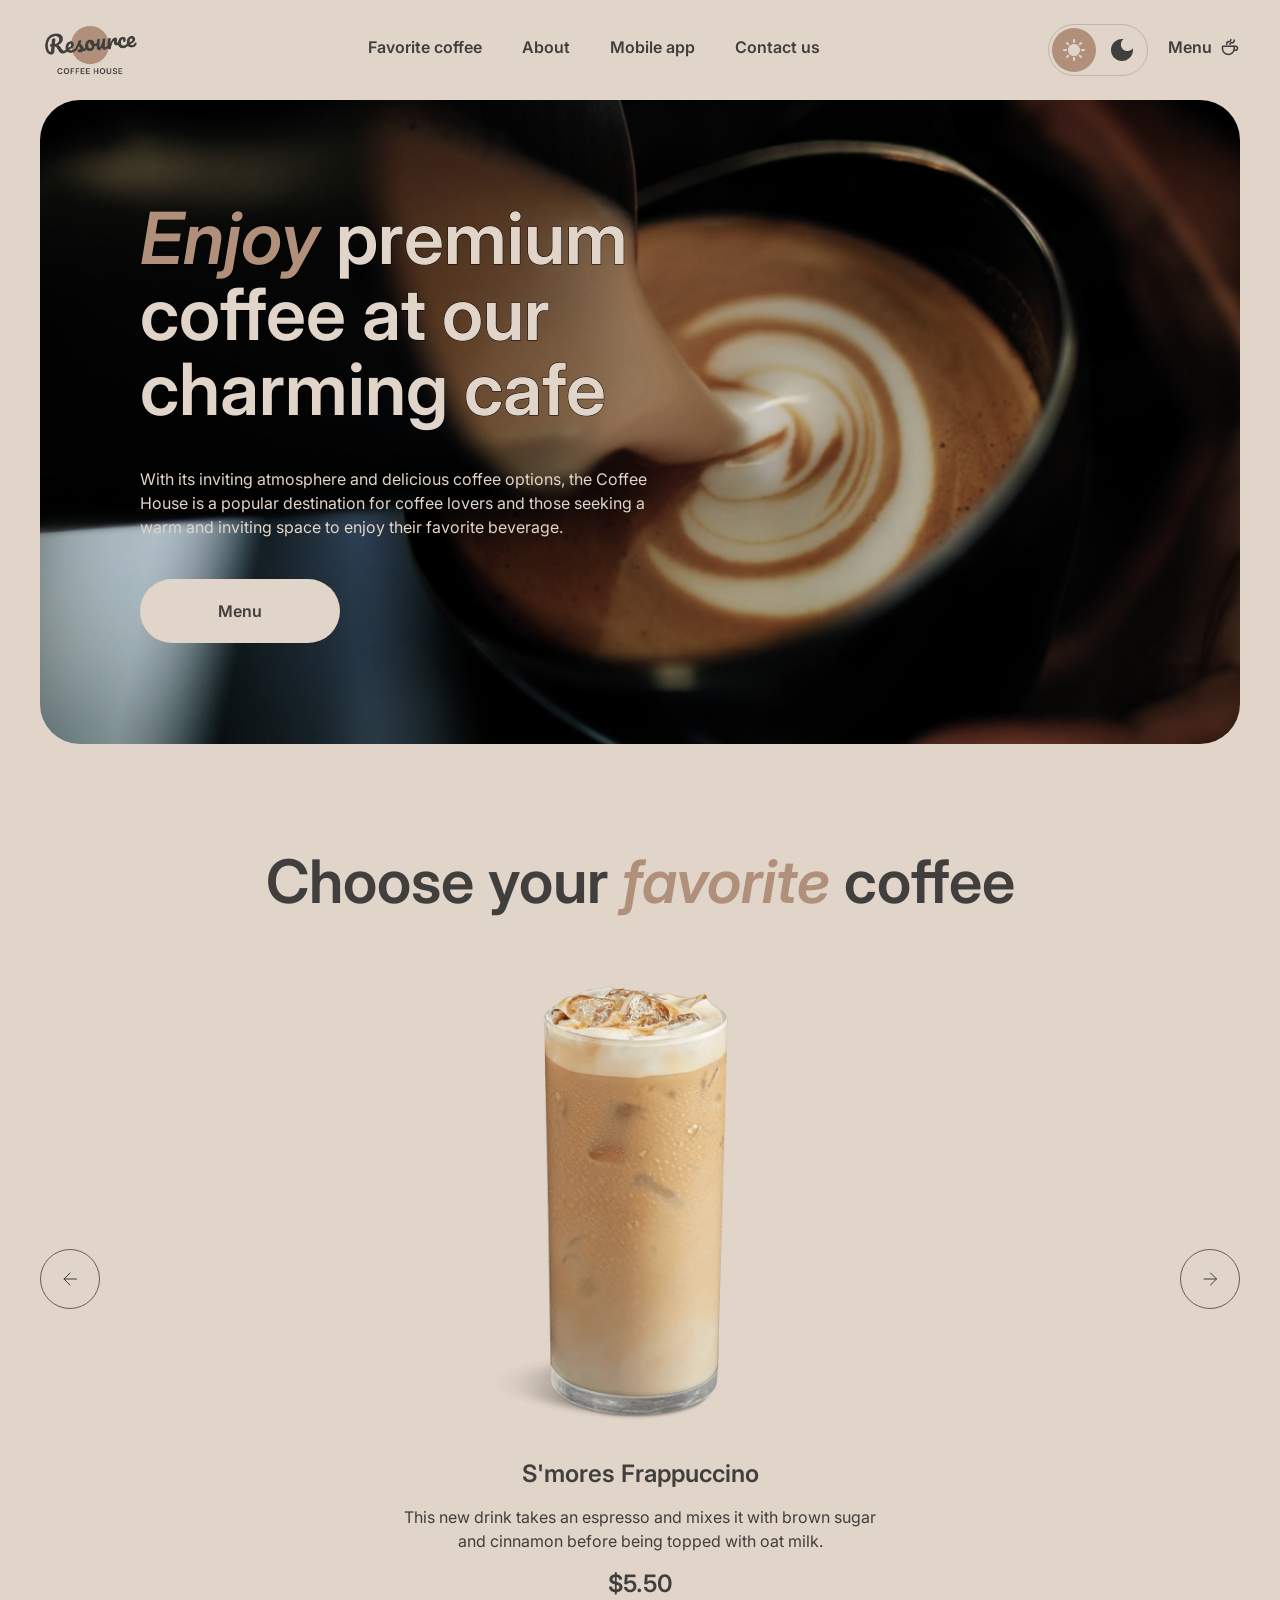
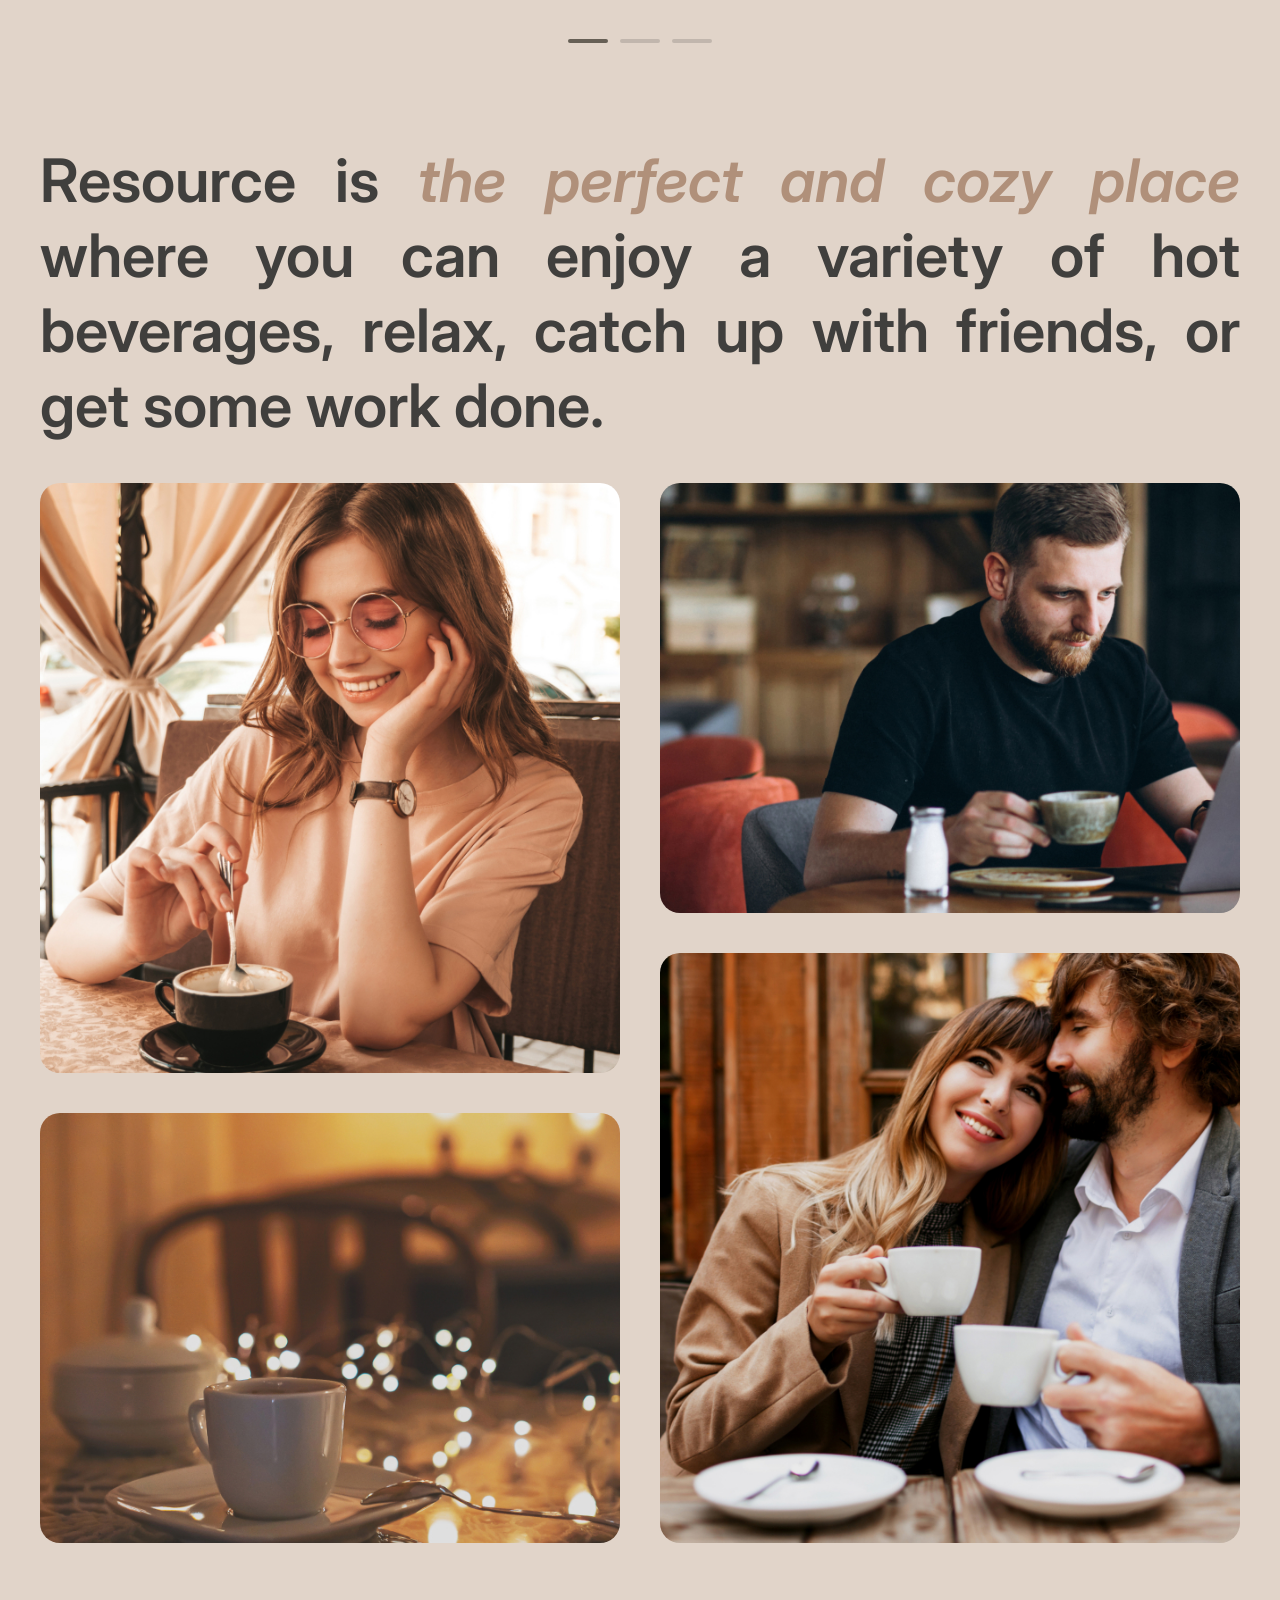
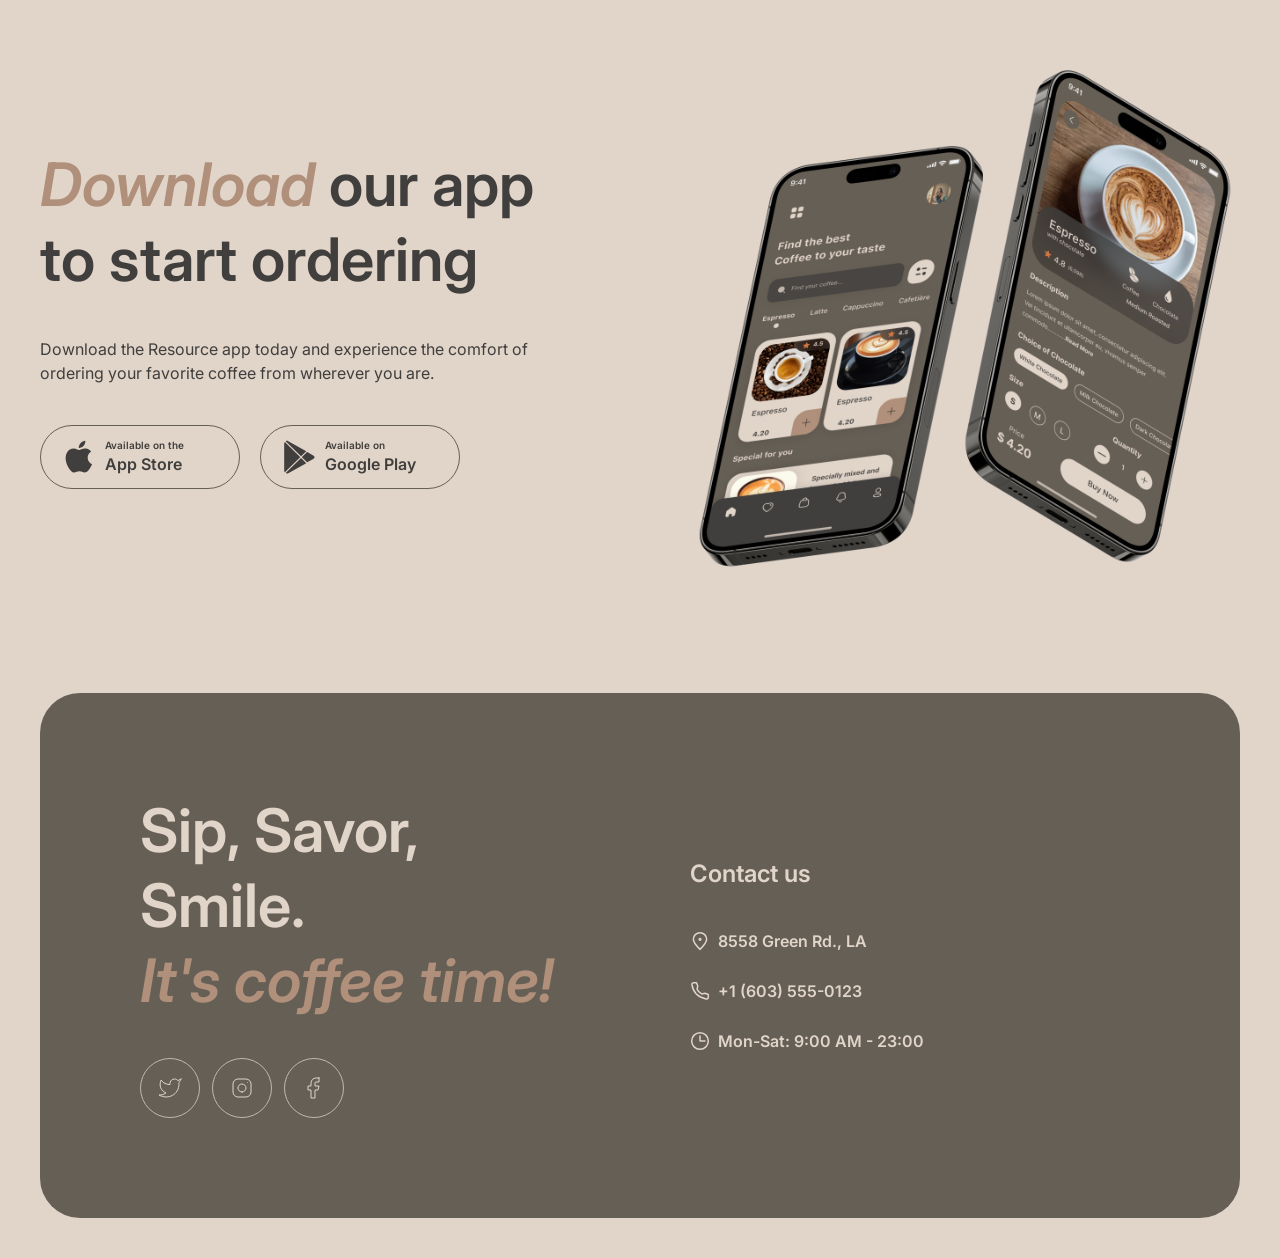
==== commit 34245640: "feat: add theme switching and favicon" ====
--- a/index.html
+++ b/index.html
@@ -4,6 +4,7 @@
     <meta charset="UTF-8" />
     <meta name="viewport" content="width=device-width, initial-scale=1.0" />
     <title>Coffee House</title>
+    <link rel="icon" href="./images/img-hero.jpg" type="image/jpeg" />
     <link rel="preconnect" href="https://fonts.googleapis.com" />
     <link rel="preconnect" href="https://fonts.gstatic.com" crossorigin />
     <link href="https://fonts.googleapis.com/css2?family=Inter:ital,wght@0,400;0,600;1,600&display=swap" rel="stylesheet" />
@@ -35,10 +36,10 @@
 
         <div class="header__controls">
           <div class="theme-switcher">
-            <button class="theme-switcher__button theme-switcher__button--active" type="button">
+            <button class="theme-switcher__button" type="button" data-theme="light">
               <img class="theme-switcher__icon" src="./images/Icons/Sun-light.svg" alt="" />
             </button>
-            <button class="theme-switcher__button theme-switcher__button--inactive" type="button">
+            <button class="theme-switcher__button" type="button" data-theme="dark">
               <img class="theme-switcher__icon" src="./images/Icons/Dark.svg" alt="" />
             </button>
           </div>
@@ -157,7 +158,7 @@
           </div>
 
           <div class="mobile-app__media">
-            <img class="mobile-app__image" src="./images/mobile-screens.png" alt="Resource mobile app screens" />
+            <img class="mobile-app__image" src="./images/mobile-screens.svg" alt="Resource mobile app screens" />
           </div>
         </section>
       </div>
@@ -210,5 +211,6 @@
         </div>
       </div>
     </footer>
+    <script src="./script.js"></script>
   </body>
 </html>
--- a/styles.css
+++ b/styles.css
@@ -10,8 +10,24 @@
   --bg-modal: #e1d4c9;
   --bg-modal-control: #665f55;
 
-  --border-primary: #665f55;
-  --border-inverse: #c1b6ad;
+  --border-primary: #c1b6ad;
+  --border-inverse: #665f55;
+
+  --social-twitter-hover-icon: url("./images/Icons/twitter-dark.svg");
+  --social-instagram-hover-icon: url("./images/Icons/instagram-dark.svg");
+  --social-facebook-hover-icon: url("./images/Icons/facebook-dark.svg");
+
+  --theme-light-inactive-icon: url("./images/Icons/Sun-dark.svg");
+  --theme-dark-icon: url("./images/Icons/Dark.svg");
+  --theme-dark-hover-icon: url("./images/Icons/Moon-light.svg");
+
+  --coffee-cup-icon: url("./images/Icons/coffee-cup.svg");
+  --logo-image: url("./images/Logo/logo.png");
+
+  --slider-prev-icon: url("./images/Icons/arrow-left.svg");
+  --slider-next-icon: url("./images/Icons/arrow-right.svg");
+  --slider-prev-hover-icon: url("./images/Icons/arrow-left-light.svg");
+  --slider-next-hover-icon: url("./images/Icons/arrow-right-light.svg");
 
   --font-family-main: Inter, sans-serif;
   --font-weight-regular: 400;
@@ -77,6 +93,35 @@
   line-height: var(--line-height-body);
 }
 
+body.theme-dark {
+  --text-primary: #e1d4c9;
+  --text-inverse: #e1d4c9;
+  --text-accent: #b0907a;
+
+  --bg-page: #292826;
+  --bg-container: #403f3d;
+  --bg-button: #292826;
+  --bg-modal: #403f3d;
+  --bg-modal-control: #292826;
+  --bg-overlay: rgba(41, 40, 38, 0.8);
+
+  --border-primary: #665f55;
+  --border-inverse: #c1b6ad;
+
+  --social-twitter-hover-icon: url("./images/Icons/twitter.svg");
+  --social-instagram-hover-icon: url("./images/Icons/instagram.svg");
+  --social-facebook-hover-icon: url("./images/Icons/facebook.svg");
+
+  --theme-light-inactive-icon: url("./images/Icons/Sun-light.svg");
+  --theme-dark-icon: url("./images/Icons/Moon-light.svg");
+
+  --coffee-cup-icon: url("./images/Icons/coffee-cup-light.svg");
+  --logo-image: url("./images/Logo/logo-light.svg");
+
+  --slider-prev-icon: url("./images/Icons/arrow-left-light.svg");
+  --slider-next-icon: url("./images/Icons/arrow-right-light.svg");
+}
+
 img {
   max-width: 100%;
   display: block;
@@ -129,6 +174,7 @@
 
 .logo__image {
   width: 100%;
+  content: var(--logo-image);
 }
 
 .nav__list {
@@ -190,7 +236,7 @@
   padding: 3px;
   border-width: var(--border-width-default);
   border-style: solid;
-  border-color: var(--border-inverse);
+  border-color: var(--border-primary);
   border-radius: var(--radius-round);
   transition:
     background-color var(--transition-base),
@@ -218,6 +264,14 @@
   height: 22px;
 }
 
+.theme-switcher__button--inactive[data-theme="light"] .theme-switcher__icon {
+  content: var(--theme-light-inactive-icon);
+}
+
+.theme-switcher__button[data-theme="dark"] .theme-switcher__icon {
+  content: var(--theme-dark-icon);
+}
+
 .menu-link {
   display: flex;
   align-items: center;
@@ -227,6 +281,7 @@
 .menu-link__icon {
   width: var(--icon-size-small);
   height: var(--icon-size-small);
+  content: var(--coffee-cup-icon);
 }
 
 .main {
@@ -325,6 +380,7 @@
   display: none;
   width: var(--icon-size-small);
   height: var(--icon-size-small);
+  content: var(--coffee-cup-icon);
 }
 
 .favorite {
@@ -357,7 +413,7 @@
   padding: 0;
   border-width: var(--border-width-default);
   border-style: solid;
-  border-color: var(--border-primary);
+  border-color: var(--border-inverse);
   border-radius: var(--radius-round);
   background-color: transparent;
   cursor: pointer;
@@ -371,6 +427,14 @@
   height: 24px;
 }
 
+.slider__icon--prev {
+  content: var(--slider-prev-icon);
+}
+
+.slider__icon--next {
+  content: var(--slider-next-icon);
+}
+
 .coffee-card {
   display: flex;
   flex-direction: column;
@@ -414,11 +478,11 @@
   width: 40px;
   height: 4px;
   border-radius: var(--radius-round);
+  background-color: var(--border-primary);
+}
+
+.slider-pagination__item--active {
   background-color: var(--border-inverse);
-}
-
-.slider-pagination__item--active {
-  background-color: var(--border-primary);
 }
 
 .about {
@@ -514,7 +578,7 @@
   padding: var(--space-12) var(--space-20);
   border-width: var(--border-width-default);
   border-style: solid;
-  border-color: var(--border-primary);
+  border-color: var(--border-inverse);
   border-radius: var(--radius-round);
   color: var(--text-primary);
   font-weight: var(--font-weight-semibold);
@@ -528,6 +592,14 @@
   flex: 0 0 36px;
   width: 36px;
   height: 36px;
+}
+
+body.theme-dark .store-link__icon--apple {
+  content: url("./images/Icons/apple-light.svg");
+}
+
+body.theme-dark .store-link__icon--google {
+  content: url("./images/Icons/google-play-light.svg");
 }
 
 .store-link__content {
@@ -593,7 +665,7 @@
   padding: var(--space-8) var(--space-16) var(--space-8) var(--space-8);
   border-width: var(--border-width-default);
   border-style: solid;
-  border-color: var(--border-inverse);
+  border-color: var(--border-primary);
   border-radius: var(--radius-round);
   font-weight: var(--font-weight-semibold);
   cursor: pointer;
@@ -618,7 +690,8 @@
   width: 30px;
   height: 30px;
   border-radius: var(--radius-round);
-  background-color: var(--border-inverse);
+  background-color: var(--border-primary);
+  transition: background-color var(--transition-base);
 }
 
 .menu__category--active .menu__category-icon {
@@ -646,7 +719,7 @@
   padding: 0;
   border-width: var(--border-width-default);
   border-style: solid;
-  border-color: var(--border-primary);
+  border-color: var(--border-inverse);
   border-radius: var(--radius-round);
   background-color: transparent;
 }
@@ -662,7 +735,7 @@
   min-height: 506px;
   border-width: var(--border-width-default);
   border-style: solid;
-  border-color: var(--border-inverse);
+  border-color: var(--border-primary);
   border-radius: var(--radius-40);
   overflow: hidden;
   cursor: pointer;
@@ -761,7 +834,7 @@
   height: 60px;
   border-width: var(--border-width-default);
   border-style: solid;
-  border-color: var(--border-inverse);
+  border-color: var(--border-primary);
   border-radius: var(--radius-round);
   transition:
     background-color var(--transition-base),
@@ -1012,8 +1085,8 @@
     background-color: var(--bg-container);
   }
 
-  .theme-switcher__button--inactive:hover .theme-switcher__icon {
-    content: url("./images/Icons/Moon-light.svg");
+  .theme-switcher__button--inactive[data-theme="dark"]:hover .theme-switcher__icon {
+    content: var(--theme-dark-hover-icon);
   }
 
   .store-link:hover {
@@ -1036,28 +1109,28 @@
   }
 
   .slider__button:hover .slider__icon--prev {
-    content: url("./images/Icons/arrow-left-light.svg");
+    content: var(--slider-prev-hover-icon);
   }
 
   .slider__button:hover .slider__icon--next {
-    content: url("./images/Icons/arrow-right-light.svg");
+    content: var(--slider-next-hover-icon);
   }
 
   .socials__link:hover {
-    background-color: var(--bg-button);
-    border-color: var(--bg-button);
+    background-color: var(--bg-page);
+    border-color: var(--bg-page);
   }
 
   .socials__link:hover .socials__icon--twitter {
-    content: url("./images/Icons/twitter-dark.svg");
+    content: var(--social-twitter-hover-icon);
   }
 
   .socials__link:hover .socials__icon--instagram {
-    content: url("./images/Icons/instagram-dark.svg");
+    content: var(--social-instagram-hover-icon);
   }
 
   .socials__link:hover .socials__icon--facebook {
-    content: url("./images/Icons/facebook-dark.svg");
+    content: var(--social-facebook-hover-icon);
   }
 
   .contacts__link:hover {
@@ -1077,4 +1150,8 @@
     border-color: var(--bg-container);
     color: var(--text-inverse);
   }
-}
+
+  .menu__category--available:hover .menu__category-icon {
+    background-color: var(--bg-page);
+  }
+}
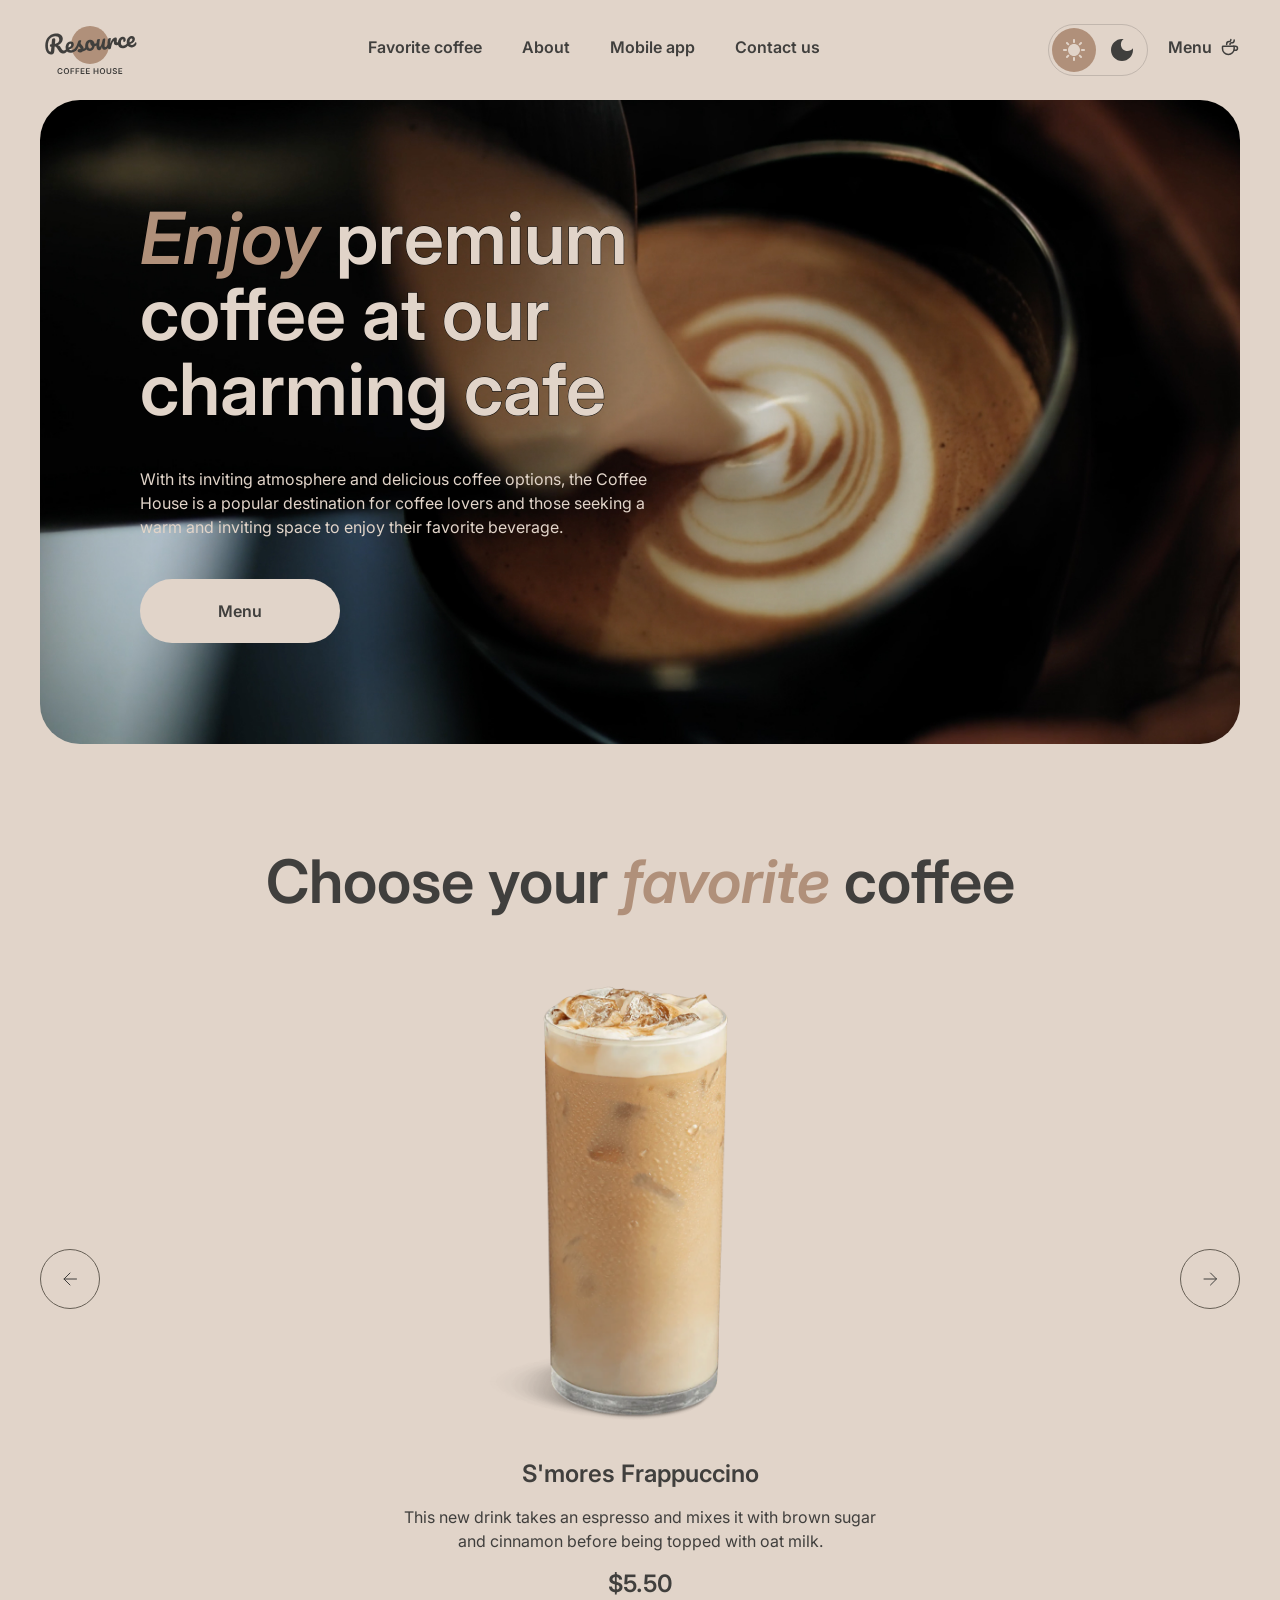
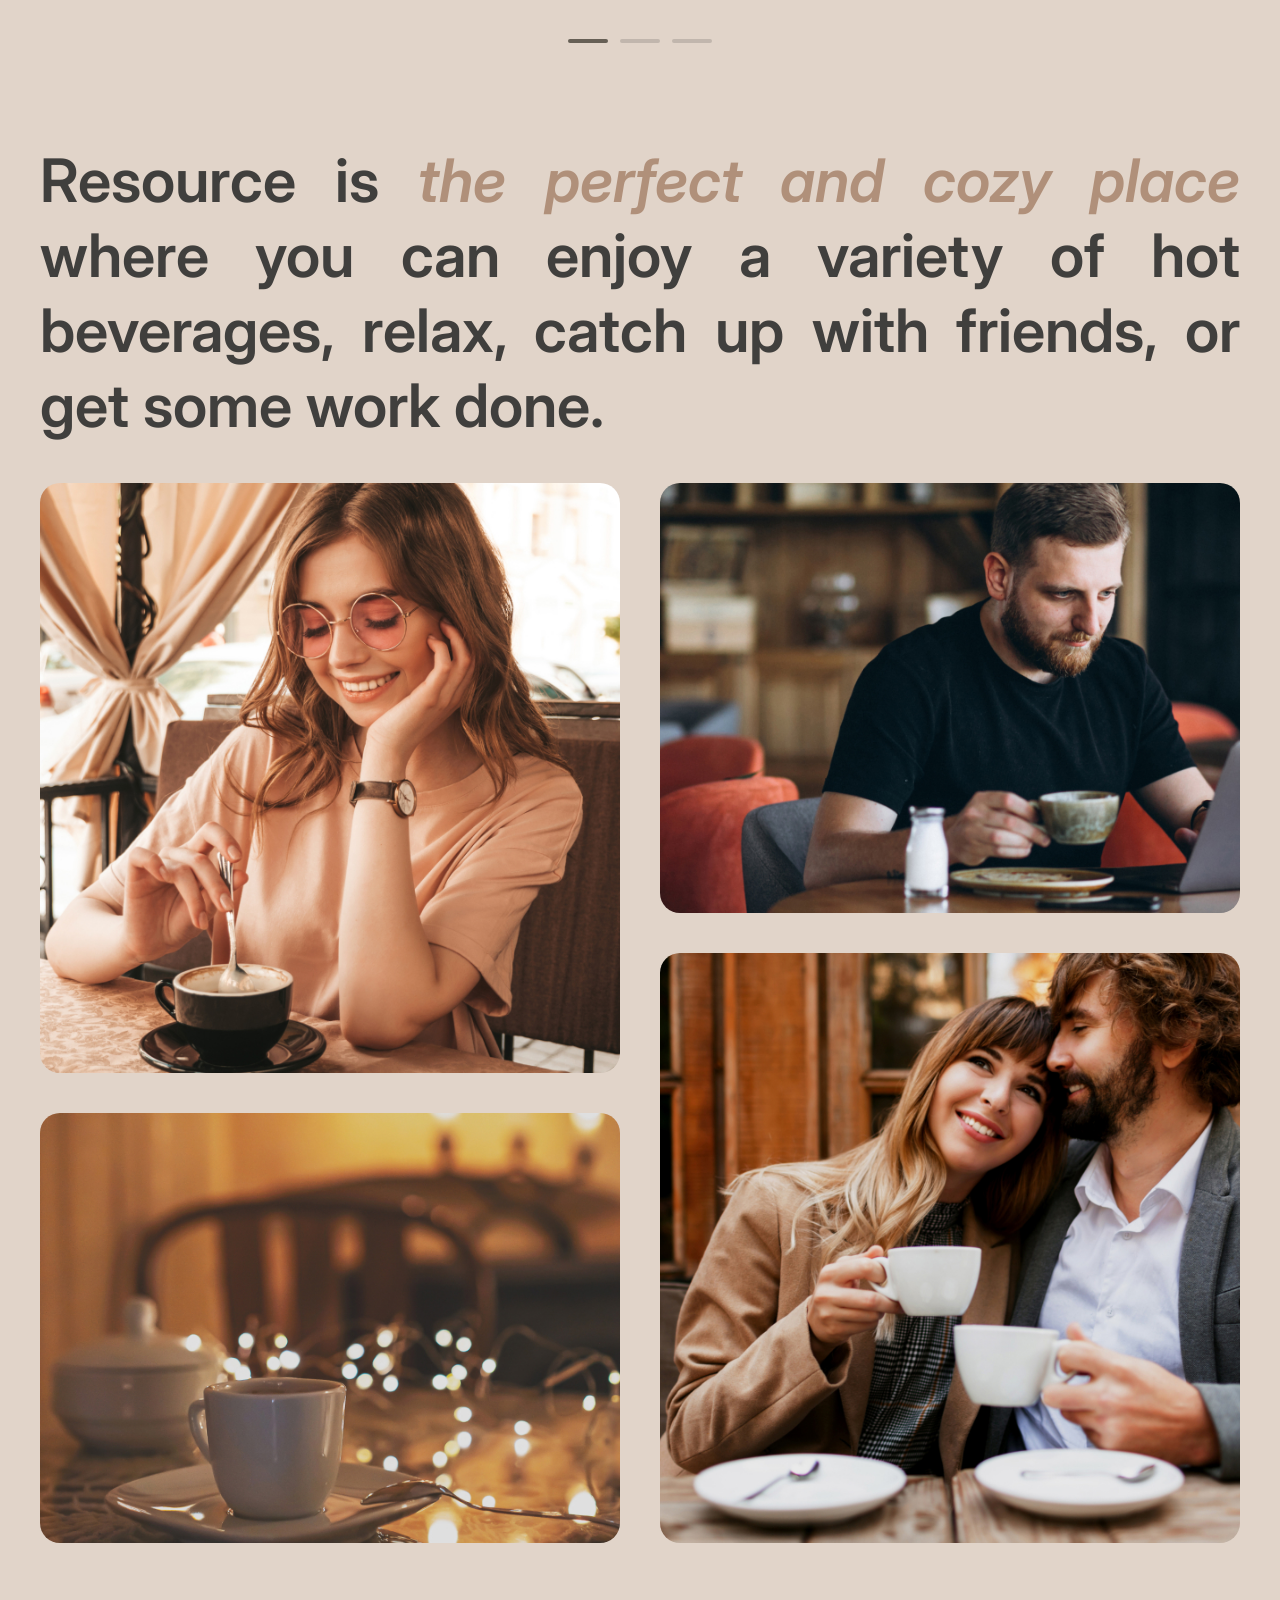
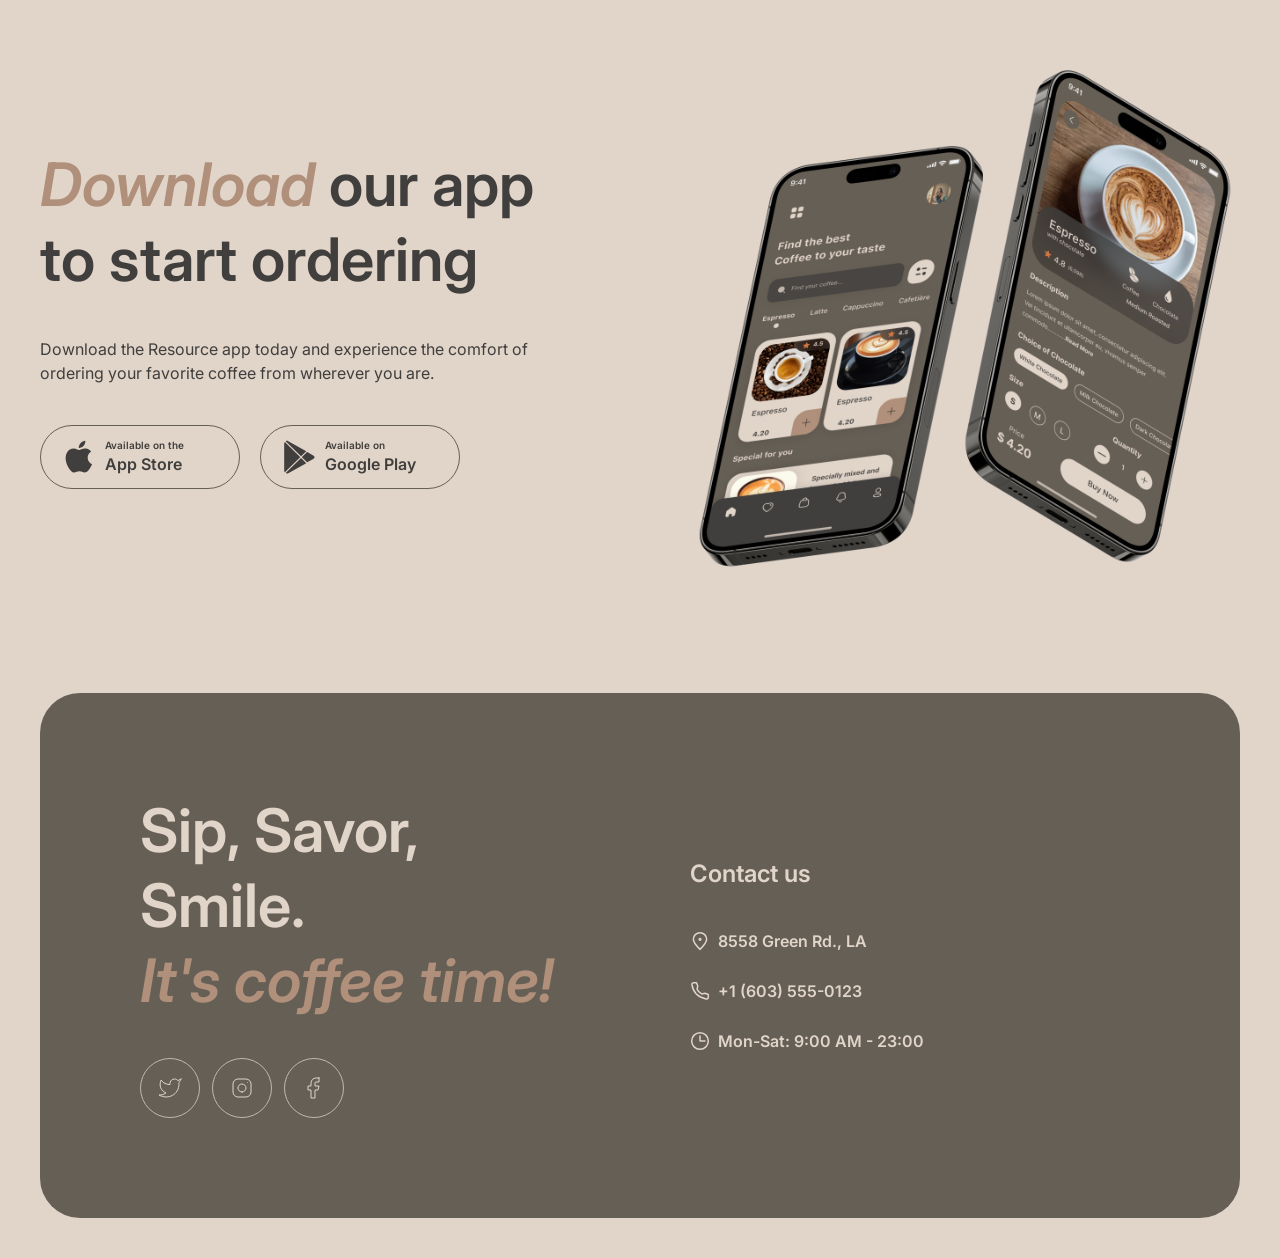
==== commit fcbeedb0: "refactor: tidy asset names" ====
--- a/index.html
+++ b/index.html
@@ -9,12 +9,13 @@
     <link rel="preconnect" href="https://fonts.gstatic.com" crossorigin />
     <link href="https://fonts.googleapis.com/css2?family=Inter:ital,wght@0,400;0,600;1,600&display=swap" rel="stylesheet" />
     <link rel="stylesheet" href="./styles.css" />
+    <script src="./script.js" defer></script>
   </head>
   <body>
     <header class="header">
       <div class="container header__container">
         <a class="logo" href="./index.html">
-          <img class="logo__image" src="./images/Logo/logo.png" alt="Coffee House" />
+          <img class="logo__image" src="./images/logo/logo-dark.svg" alt="Coffee House" />
         </a>
 
         <nav class="nav">
@@ -37,20 +38,20 @@
         <div class="header__controls">
           <div class="theme-switcher">
             <button class="theme-switcher__button" type="button" data-theme="light">
-              <img class="theme-switcher__icon" src="./images/Icons/Sun-light.svg" alt="" />
+              <img class="theme-switcher__icon" src="./images/icons/sun-light.svg" alt="" />
             </button>
             <button class="theme-switcher__button" type="button" data-theme="dark">
-              <img class="theme-switcher__icon" src="./images/Icons/Dark.svg" alt="" />
+              <img class="theme-switcher__icon" src="./images/icons/moon-dark.svg" alt="" />
             </button>
           </div>
 
           <a class="menu-link" href="./menu.html">
             Menu
-            <img class="menu-link__icon" src="./images/Icons/coffee-cup.svg" alt="" />
+            <img class="menu-link__icon" src="./images/icons/coffee-cup-dark.svg" alt="" />
           </a>
 
           <div class="header__burger">
-            <img class="header__burger-image" src="./images/Icons/menu.svg" alt="" />
+            <img class="header__burger-image" src="./images/icons/menu.svg" alt="" />
           </div>
         </div>
       </div>
@@ -68,7 +69,7 @@
             </p>
             <a class="button hero__button" href="./menu.html">
               Menu
-              <img class="hero__button-icon" src="./images/Icons/coffee-cup.svg" alt="" />
+              <img class="hero__button-icon" src="./images/icons/coffee-cup-dark.svg" alt="" />
             </a>
           </div>
         </section>
@@ -78,7 +79,7 @@
 
           <div class="slider">
             <button class="slider__button slider__button--prev" type="button">
-              <img class="slider__icon slider__icon--prev" src="./images/Icons/arrow-left.svg" alt="" />
+              <img class="slider__icon slider__icon--prev" src="./images/icons/arrow-left-dark.svg" alt="" />
             </button>
 
             <article class="coffee-card">
@@ -94,14 +95,14 @@
             </article>
 
             <button class="slider__button slider__button--next" type="button">
-              <img class="slider__icon slider__icon--next" src="./images/Icons/arrow-right.svg" alt="" />
+              <img class="slider__icon slider__icon--next" src="./images/icons/arrow-right-dark.svg" alt="" />
             </button>
           </div>
 
           <div class="slider-pagination">
-            <span class="slider-pagination__item slider-pagination__item--active"></span>
-            <span class="slider-pagination__item"></span>
-            <span class="slider-pagination__item"></span>
+            <div class="slider-pagination__item slider-pagination__item--active"></div>
+            <div class="slider-pagination__item"></div>
+            <div class="slider-pagination__item"></div>
           </div>
         </section>
 
@@ -140,19 +141,19 @@
             </p>
 
             <div class="mobile-app__links">
-              <a class="store-link" href="#">
-                <img class="store-link__icon store-link__icon--apple" src="./images/Icons/icon.svg" alt="" />
-                <span class="store-link__content">
+              <a class="store-link" href="https://www.apple.com/app-store/" target="_blank">
+                <img class="store-link__icon store-link__icon--apple" src="./images/icons/apple-dark.svg" alt="" />
+                <div class="store-link__content">
                   <span class="store-link__caption">Available on the</span>
                   <span class="store-link__name">App Store</span>
-                </span>
-              </a>
-              <a class="store-link" href="#">
-                <img class="store-link__icon store-link__icon--google" src="./images/Icons/google-play.svg" alt="" />
-                <span class="store-link__content">
+                </div>
+              </a>
+              <a class="store-link" href="https://play.google.com/store/apps" target="_blank">
+                <img class="store-link__icon store-link__icon--google" src="./images/icons/google-play-dark.svg" alt="" />
+                <div class="store-link__content">
                   <span class="store-link__caption">Available on</span>
                   <span class="store-link__name">Google Play</span>
-                </span>
+                </div>
               </a>
             </div>
           </div>
@@ -174,18 +175,18 @@
 
           <ul class="socials">
             <li class="socials__item">
-              <a class="socials__link" href="#">
-                <img class="socials__icon socials__icon--twitter" src="./images/Icons/twitter.svg" alt="" />
+              <a class="socials__link" href="https://twitter.com/" target="_blank">
+                <img class="socials__icon socials__icon--twitter" src="./images/icons/twitter-light.svg" alt="" />
               </a>
             </li>
             <li class="socials__item">
-              <a class="socials__link" href="#">
-                <img class="socials__icon socials__icon--instagram" src="./images/Icons/instagram.svg" alt="" />
+              <a class="socials__link" href="https://www.instagram.com/" target="_blank">
+                <img class="socials__icon socials__icon--instagram" src="./images/icons/instagram-light.svg" alt="" />
               </a>
             </li>
             <li class="socials__item">
-              <a class="socials__link" href="#">
-                <img class="socials__icon socials__icon--facebook" src="./images/Icons/facebook.svg" alt="" />
+              <a class="socials__link" href="https://www.facebook.com/" target="_blank">
+                <img class="socials__icon socials__icon--facebook" src="./images/icons/facebook-light.svg" alt="" />
               </a>
             </li>
           </ul>
@@ -196,21 +197,20 @@
 
           <div class="contacts__list">
             <a class="contacts__link" href="https://maps.google.com/?q=8558+Green+Rd,+LA" target="_blank">
-              <img class="contacts__icon" src="./images/Icons/pin-alt.svg" alt="" />
+              <img class="contacts__icon" src="./images/icons/pin-alt.svg" alt="" />
               8558 Green Rd., LA
             </a>
             <a class="contacts__link" href="tel:+16035550123">
-              <img class="contacts__icon" src="./images/Icons/phone.svg" alt="" />
+              <img class="contacts__icon" src="./images/icons/phone.svg" alt="" />
               +1 (603) 555-0123
             </a>
             <p class="contacts__text">
-              <img class="contacts__icon" src="./images/Icons/clock.svg" alt="" />
+              <img class="contacts__icon" src="./images/icons/clock.svg" alt="" />
               Mon-Sat: 9:00 AM - 23:00
             </p>
           </div>
         </div>
       </div>
     </footer>
-    <script src="./script.js"></script>
   </body>
 </html>
--- a/styles.css
+++ b/styles.css
@@ -13,21 +13,21 @@
   --border-primary: #c1b6ad;
   --border-inverse: #665f55;
 
-  --social-twitter-hover-icon: url("./images/Icons/twitter-dark.svg");
-  --social-instagram-hover-icon: url("./images/Icons/instagram-dark.svg");
-  --social-facebook-hover-icon: url("./images/Icons/facebook-dark.svg");
-
-  --theme-light-inactive-icon: url("./images/Icons/Sun-dark.svg");
-  --theme-dark-icon: url("./images/Icons/Dark.svg");
-  --theme-dark-hover-icon: url("./images/Icons/Moon-light.svg");
-
-  --coffee-cup-icon: url("./images/Icons/coffee-cup.svg");
-  --logo-image: url("./images/Logo/logo.png");
-
-  --slider-prev-icon: url("./images/Icons/arrow-left.svg");
-  --slider-next-icon: url("./images/Icons/arrow-right.svg");
-  --slider-prev-hover-icon: url("./images/Icons/arrow-left-light.svg");
-  --slider-next-hover-icon: url("./images/Icons/arrow-right-light.svg");
+  --social-twitter-hover-icon: url("./images/icons/twitter-dark.svg");
+  --social-instagram-hover-icon: url("./images/icons/instagram-dark.svg");
+  --social-facebook-hover-icon: url("./images/icons/facebook-dark.svg");
+
+  --theme-light-inactive-icon: url("./images/icons/sun-dark.svg");
+  --theme-dark-icon: url("./images/icons/moon-dark.svg");
+  --theme-dark-hover-icon: url("./images/icons/moon-light.svg");
+
+  --coffee-cup-icon: url("./images/icons/coffee-cup-dark.svg");
+  --logo-image: url("./images/logo/logo-dark.svg");
+
+  --slider-prev-icon: url("./images/icons/arrow-left-dark.svg");
+  --slider-next-icon: url("./images/icons/arrow-right-dark.svg");
+  --slider-prev-hover-icon: url("./images/icons/arrow-left-light.svg");
+  --slider-next-hover-icon: url("./images/icons/arrow-right-light.svg");
 
   --font-family-main: Inter, sans-serif;
   --font-weight-regular: 400;
@@ -108,18 +108,18 @@
   --border-primary: #665f55;
   --border-inverse: #c1b6ad;
 
-  --social-twitter-hover-icon: url("./images/Icons/twitter.svg");
-  --social-instagram-hover-icon: url("./images/Icons/instagram.svg");
-  --social-facebook-hover-icon: url("./images/Icons/facebook.svg");
-
-  --theme-light-inactive-icon: url("./images/Icons/Sun-light.svg");
-  --theme-dark-icon: url("./images/Icons/Moon-light.svg");
-
-  --coffee-cup-icon: url("./images/Icons/coffee-cup-light.svg");
-  --logo-image: url("./images/Logo/logo-light.svg");
-
-  --slider-prev-icon: url("./images/Icons/arrow-left-light.svg");
-  --slider-next-icon: url("./images/Icons/arrow-right-light.svg");
+  --social-twitter-hover-icon: url("./images/icons/twitter-light.svg");
+  --social-instagram-hover-icon: url("./images/icons/instagram-light.svg");
+  --social-facebook-hover-icon: url("./images/icons/facebook-light.svg");
+
+  --theme-light-inactive-icon: url("./images/icons/sun-light.svg");
+  --theme-dark-icon: url("./images/icons/moon-light.svg");
+
+  --coffee-cup-icon: url("./images/icons/coffee-cup-light.svg");
+  --logo-image: url("./images/logo/logo-light.svg");
+
+  --slider-prev-icon: url("./images/icons/arrow-left-light.svg");
+  --slider-next-icon: url("./images/icons/arrow-right-light.svg");
 }
 
 img {
@@ -595,11 +595,11 @@
 }
 
 body.theme-dark .store-link__icon--apple {
-  content: url("./images/Icons/apple-light.svg");
+  content: url("./images/icons/apple-light.svg");
 }
 
 body.theme-dark .store-link__icon--google {
-  content: url("./images/Icons/google-play-light.svg");
+  content: url("./images/icons/google-play-light.svg");
 }
 
 .store-link__content {
@@ -1096,11 +1096,11 @@
   }
 
   .store-link:hover .store-link__icon--apple {
-    content: url("./images/Icons/apple-light.svg");
+    content: url("./images/icons/apple-light.svg");
   }
 
   .store-link:hover .store-link__icon--google {
-    content: url("./images/Icons/google-play-light.svg");
+    content: url("./images/icons/google-play-light.svg");
   }
 
   .slider__button:hover {
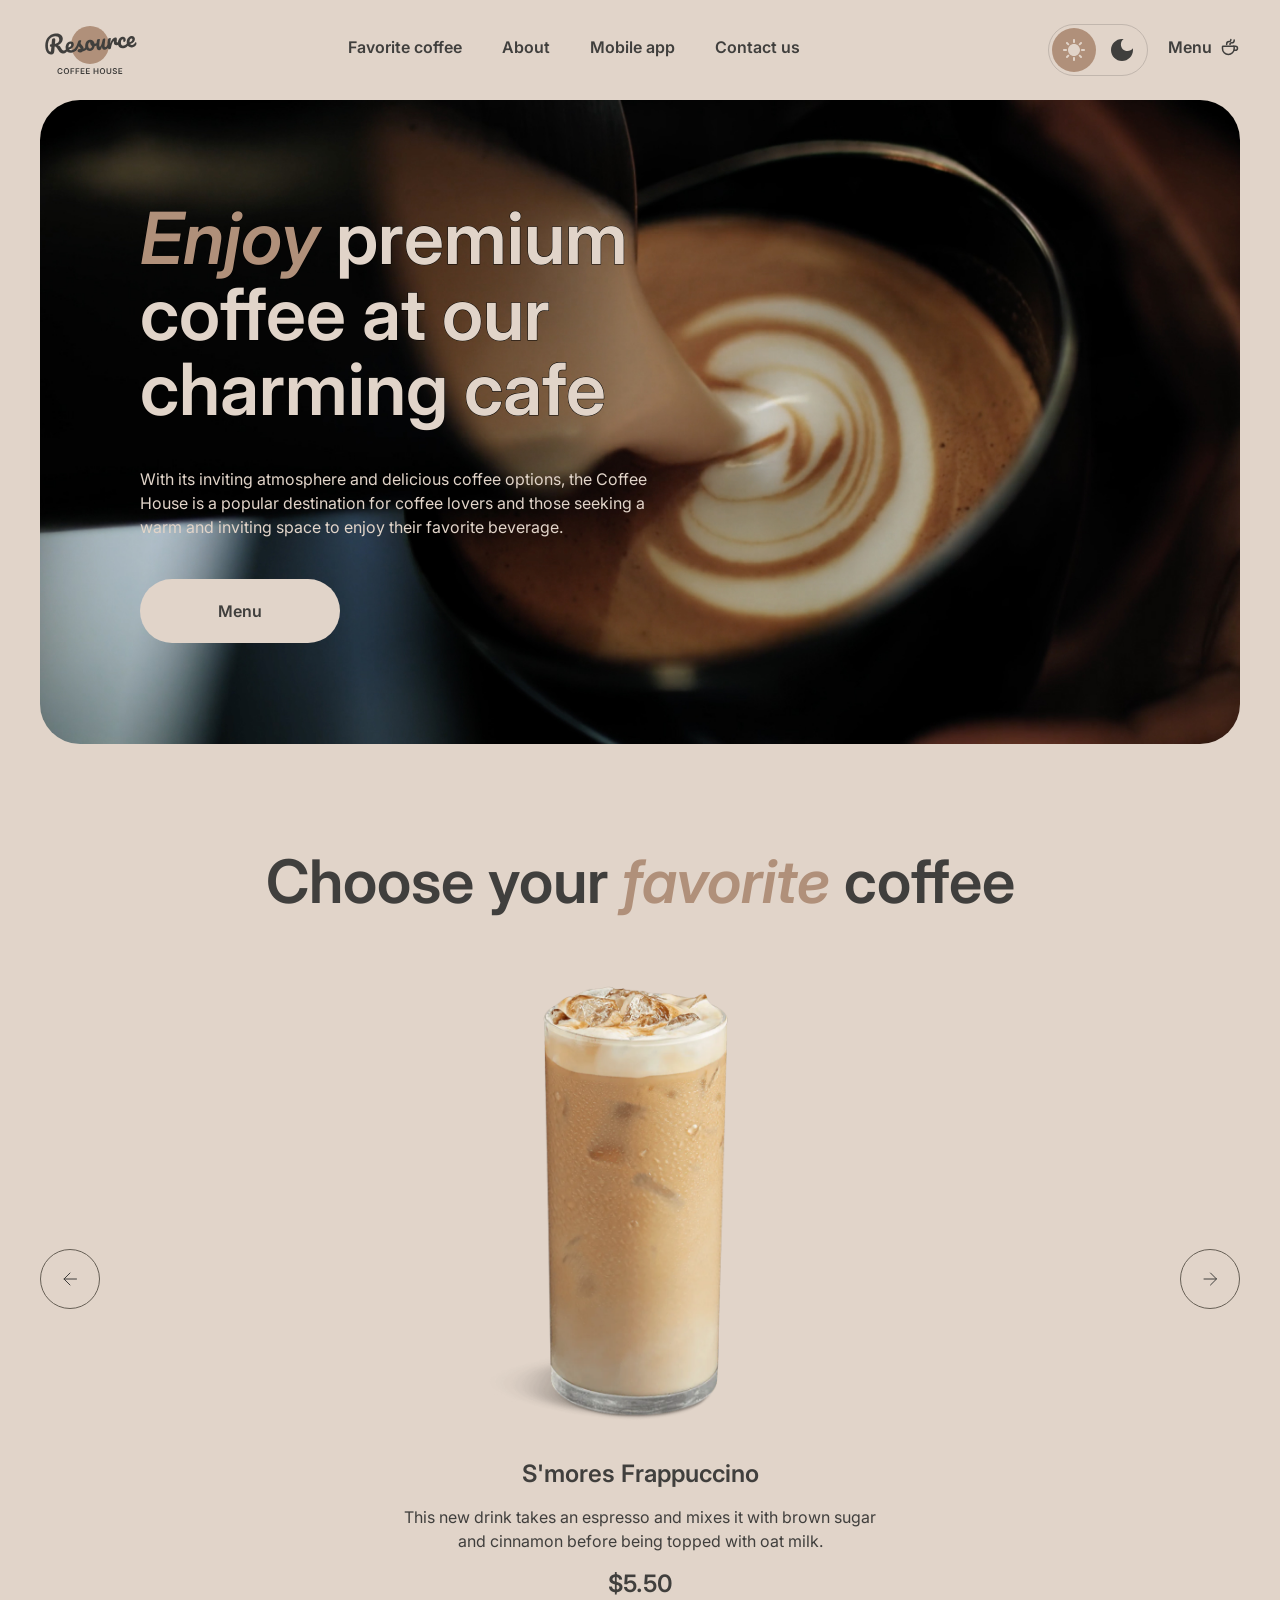
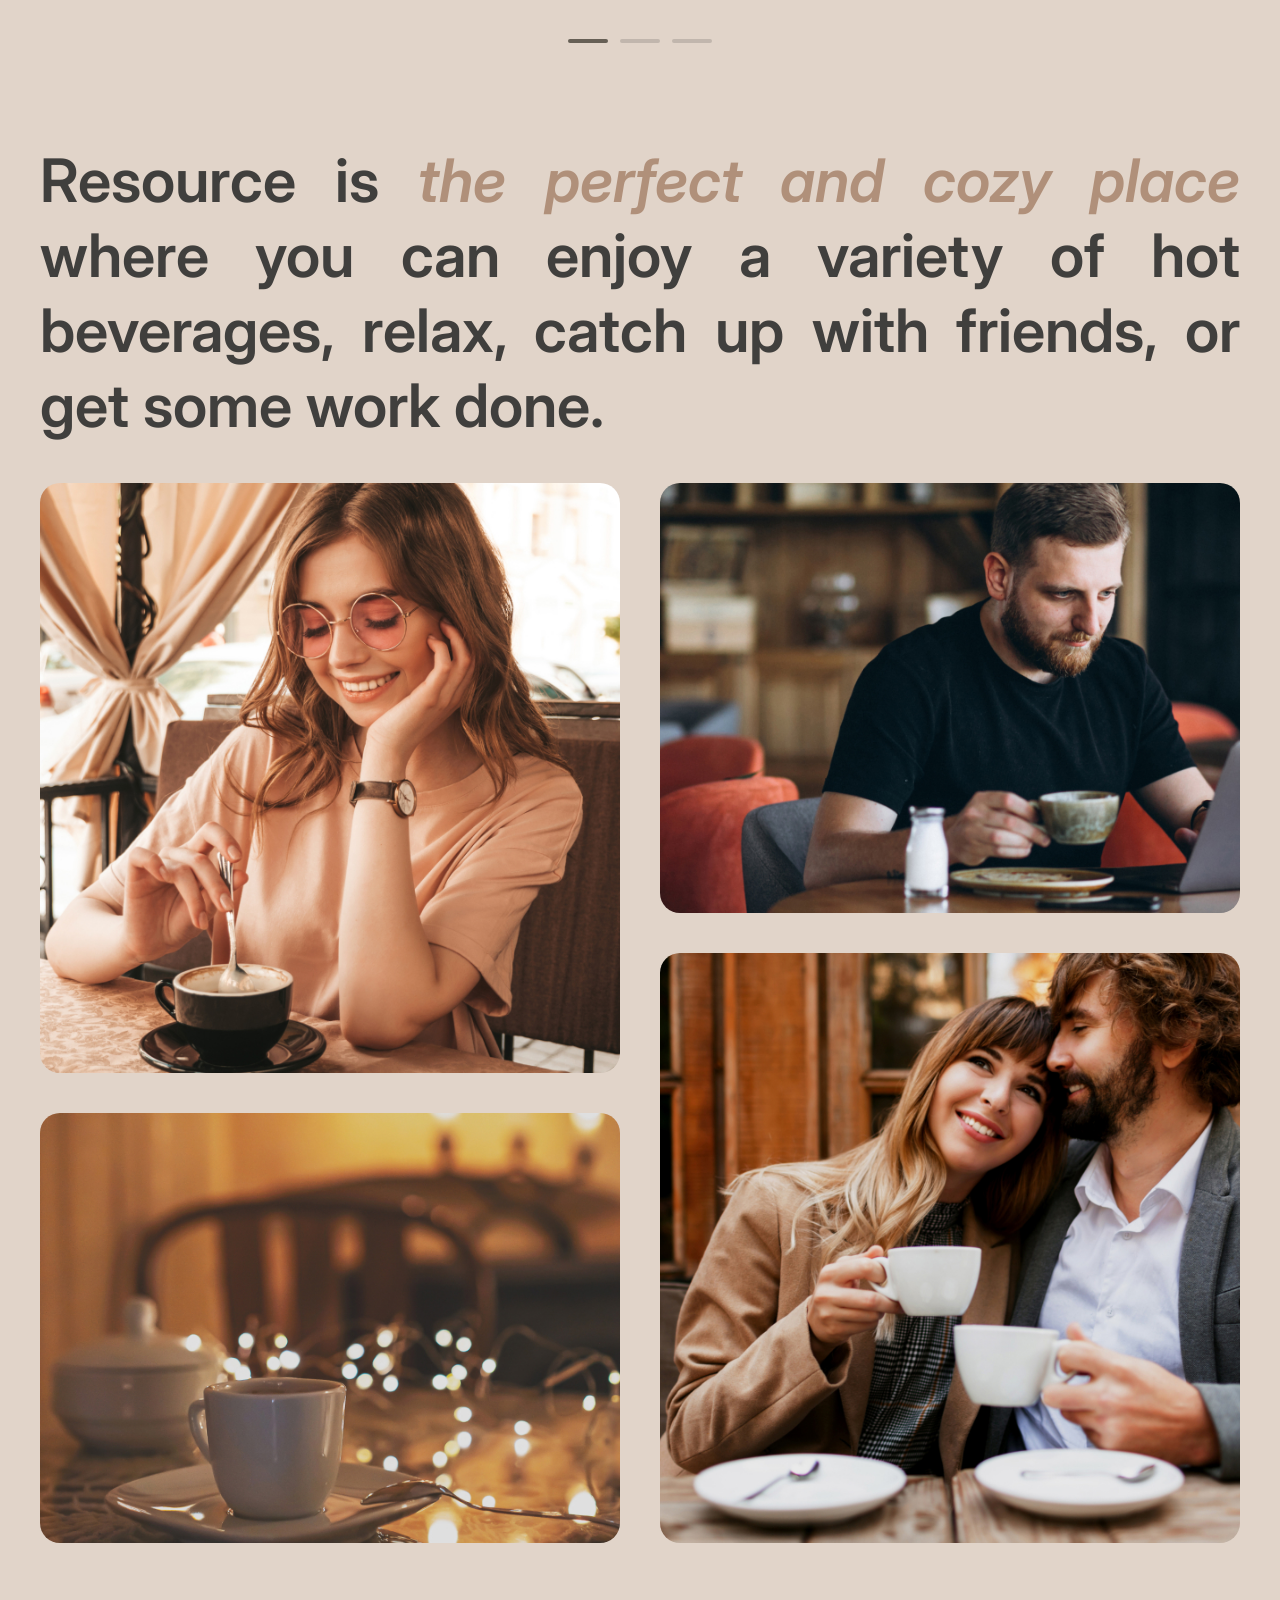
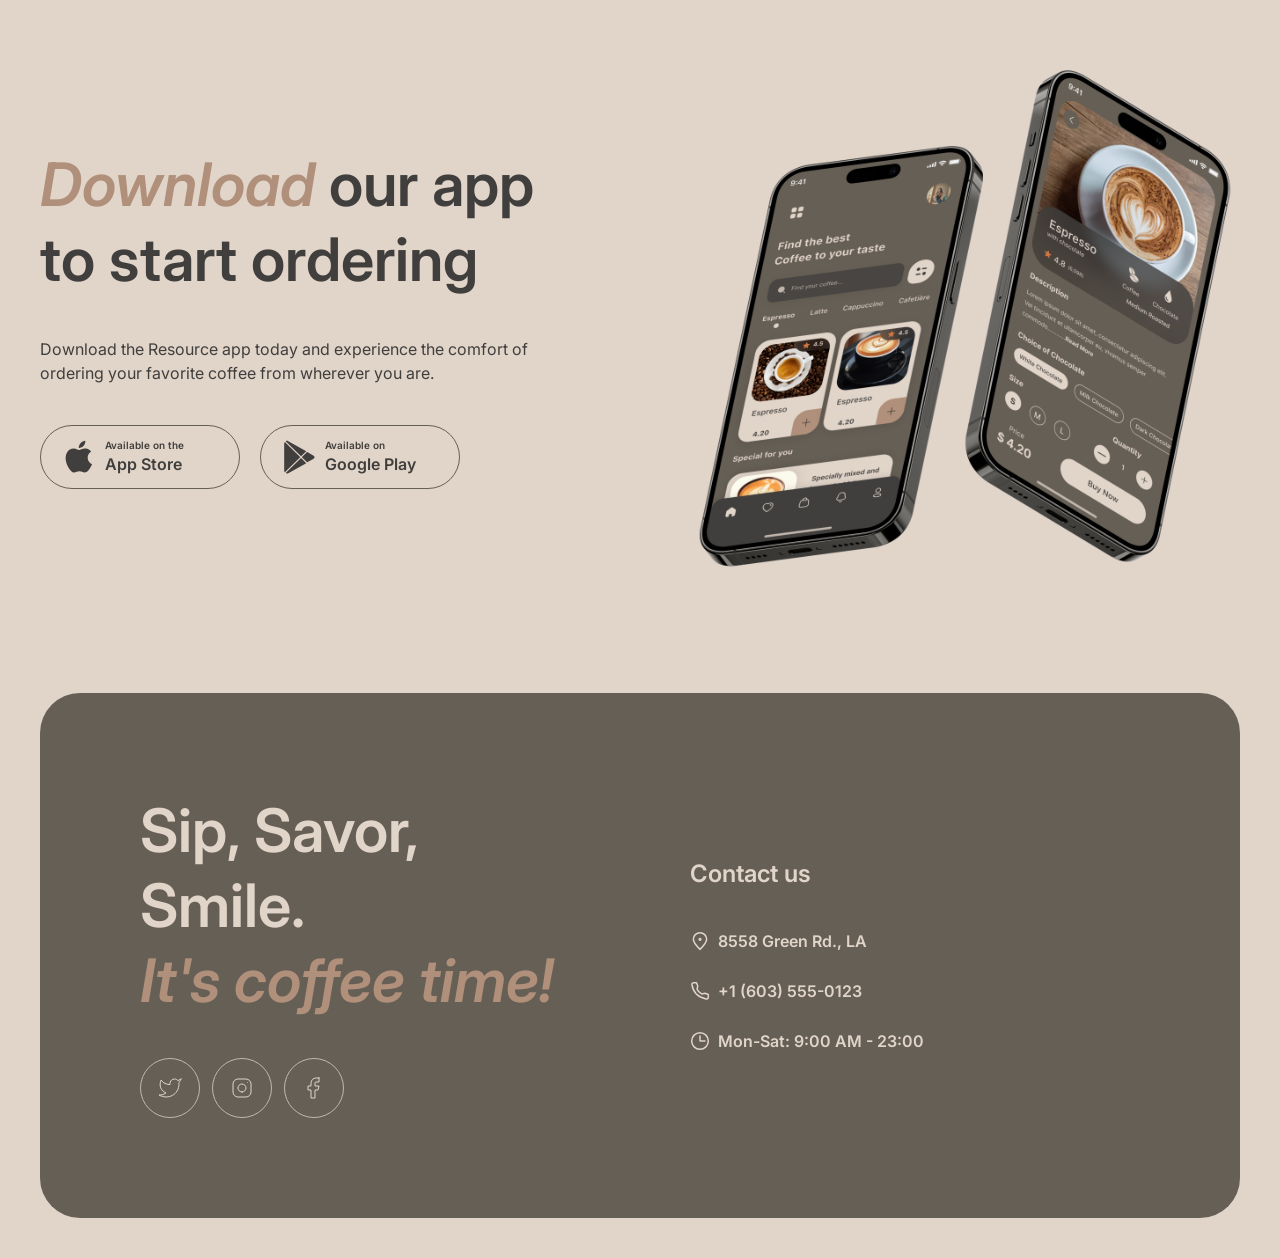
==== commit ba66102f: "feat: add landing page interactivity" ====
--- a/index.html
+++ b/index.html
@@ -9,16 +9,18 @@
     <link rel="preconnect" href="https://fonts.gstatic.com" crossorigin />
     <link href="https://fonts.googleapis.com/css2?family=Inter:ital,wght@0,400;0,600;1,600&display=swap" rel="stylesheet" />
     <link rel="stylesheet" href="./styles.css" />
-    <script src="./script.js" defer></script>
+    <script src="./javascript/theme.js" defer></script>
+    <script src="./javascript/burger.js" defer></script>
+    <script src="./javascript/carousel.js" defer></script>
   </head>
   <body>
     <header class="header">
       <div class="container header__container">
         <a class="logo" href="./index.html">
-          <img class="logo__image" src="./images/logo/logo-dark.svg" alt="Coffee House" />
+          <img class="logo__image" src="./images/logo/logo-dark.svg" alt="Coffee House">
         </a>
 
-        <nav class="nav">
+        <nav class="nav header__nav">
           <ul class="nav__list">
             <li class="nav__item">
               <a class="nav__link" href="#favorite">Favorite coffee</a>
@@ -31,6 +33,12 @@
             </li>
             <li class="nav__item">
               <a class="nav__link" href="#contacts">Contact us</a>
+            </li>
+            <li class="nav__item nav__item--mobile-menu">
+              <a class="menu-link menu-link--mobile" href="./menu.html">
+                Menu
+                <img class="menu-link__icon" src="./images/icons/coffee-cup-dark.svg" alt="">
+              </a>
             </li>
           </ul>
         </nav>
@@ -38,21 +46,21 @@
         <div class="header__controls">
           <div class="theme-switcher">
             <button class="theme-switcher__button" type="button" data-theme="light">
-              <img class="theme-switcher__icon" src="./images/icons/sun-light.svg" alt="" />
+              <img class="theme-switcher__icon" src="./images/icons/sun-light.svg" alt="">
             </button>
             <button class="theme-switcher__button" type="button" data-theme="dark">
-              <img class="theme-switcher__icon" src="./images/icons/moon-dark.svg" alt="" />
-            </button>
-          </div>
-
-          <a class="menu-link" href="./menu.html">
+              <img class="theme-switcher__icon" src="./images/icons/moon-dark.svg" alt="">
+            </button>
+          </div>
+
+          <a class="menu-link menu-link--desktop" href="./menu.html">
             Menu
-            <img class="menu-link__icon" src="./images/icons/coffee-cup-dark.svg" alt="" />
+            <img class="menu-link__icon" src="./images/icons/coffee-cup-dark.svg" alt="">
           </a>
 
-          <div class="header__burger">
-            <img class="header__burger-image" src="./images/icons/menu.svg" alt="" />
-          </div>
+          <button class="header__burger" type="button" aria-label="Open menu" data-burger>
+            <img class="header__burger-image" src="./images/icons/menu.svg" alt="">
+          </button>
         </div>
       </div>
     </header>
@@ -60,7 +68,7 @@
     <main class="main">
       <div class="container main__container">
         <section class="hero">
-          <img class="hero__image" src="./images/img-hero.jpg" alt="Coffee shop interior" />
+          <img class="hero__image" src="./images/img-hero.jpg" alt="Coffee shop interior">
           <div class="hero__content">
             <h1 class="hero__title"><span class="hero__title-accent">Enjoy</span> premium coffee at our charming cafe</h1>
             <p class="hero__text">
@@ -69,7 +77,7 @@
             </p>
             <a class="button hero__button" href="./menu.html">
               Menu
-              <img class="hero__button-icon" src="./images/icons/coffee-cup-dark.svg" alt="" />
+              <img class="hero__button-icon" src="./images/icons/coffee-cup-dark.svg" alt="">
             </a>
           </div>
         </section>
@@ -78,31 +86,31 @@
           <h2 class="section-title favorite__title">Choose your <span class="favorite__title-accent">favorite</span> coffee</h2>
 
           <div class="slider">
-            <button class="slider__button slider__button--prev" type="button">
-              <img class="slider__icon slider__icon--prev" src="./images/icons/arrow-left-dark.svg" alt="" />
-            </button>
-
-            <article class="coffee-card">
-              <img class="coffee-card__image" src="./images/coffee-slider-1.png" alt="S'mores Frappuccino" />
+            <button class="slider__button slider__button--prev" type="button" data-slider-prev>
+              <img class="slider__icon slider__icon--prev" src="./images/icons/arrow-left-dark.svg" alt="">
+            </button>
+
+            <article class="coffee-card" data-slider-card>
+              <img class="coffee-card__image" src="./images/coffee-slider-1.png" alt="S'mores Frappuccino" data-slider-image>
 
               <div class="coffee-card__content">
-                <h3 class="coffee-card__title">S'mores Frappuccino</h3>
-                <p class="coffee-card__text">
+                <h3 class="coffee-card__title" data-slider-title>S'mores Frappuccino</h3>
+                <p class="coffee-card__text" data-slider-text>
                   This new drink takes an espresso and mixes it with brown sugar and cinnamon before being topped with oat milk.
                 </p>
-                <p class="coffee-card__price">$5.50</p>
+                <p class="coffee-card__price" data-slider-price>$5.50</p>
               </div>
             </article>
 
-            <button class="slider__button slider__button--next" type="button">
-              <img class="slider__icon slider__icon--next" src="./images/icons/arrow-right-dark.svg" alt="" />
+            <button class="slider__button slider__button--next" type="button" data-slider-next>
+              <img class="slider__icon slider__icon--next" src="./images/icons/arrow-right-dark.svg" alt="">
             </button>
           </div>
 
           <div class="slider-pagination">
-            <div class="slider-pagination__item slider-pagination__item--active"></div>
-            <div class="slider-pagination__item"></div>
-            <div class="slider-pagination__item"></div>
+            <div class="slider-pagination__item slider-pagination__item--active" data-slider-pagination></div>
+            <div class="slider-pagination__item" data-slider-pagination></div>
+            <div class="slider-pagination__item" data-slider-pagination></div>
           </div>
         </section>
 
@@ -115,19 +123,19 @@
           <div class="about__gallery">
             <div class="about__column">
               <div class="about__image-wrapper about__image-wrapper--large">
-                <img class="about__image" src="./images/about-1.jpg" alt="Woman enjoying coffee in a cafe" />
+                <img class="about__image" src="./images/about-1.jpg" alt="Woman enjoying coffee in a cafe">
               </div>
               <div class="about__image-wrapper about__image-wrapper--small">
-                <img class="about__image" src="./images/about-2.jpg" alt="Man drinking coffee while working" />
+                <img class="about__image" src="./images/about-2.jpg" alt="Man drinking coffee while working">
               </div>
             </div>
 
             <div class="about__column">
               <div class="about__image-wrapper about__image-wrapper--small">
-                <img class="about__image" src="./images/about-3.jpg" alt="Coffee cups on a table" />
+                <img class="about__image" src="./images/about-3.jpg" alt="Coffee cups on a table">
               </div>
               <div class="about__image-wrapper about__image-wrapper--large">
-                <img class="about__image" src="./images/about-4.jpg" alt="Friends drinking coffee together" />
+                <img class="about__image" src="./images/about-4.jpg" alt="Friends drinking coffee together">
               </div>
             </div>
           </div>
@@ -142,14 +150,14 @@
 
             <div class="mobile-app__links">
               <a class="store-link" href="https://www.apple.com/app-store/" target="_blank">
-                <img class="store-link__icon store-link__icon--apple" src="./images/icons/apple-dark.svg" alt="" />
+                <img class="store-link__icon store-link__icon--apple" src="./images/icons/apple-dark.svg" alt="">
                 <div class="store-link__content">
                   <span class="store-link__caption">Available on the</span>
                   <span class="store-link__name">App Store</span>
                 </div>
               </a>
               <a class="store-link" href="https://play.google.com/store/apps" target="_blank">
-                <img class="store-link__icon store-link__icon--google" src="./images/icons/google-play-dark.svg" alt="" />
+                <img class="store-link__icon store-link__icon--google" src="./images/icons/google-play-dark.svg" alt="">
                 <div class="store-link__content">
                   <span class="store-link__caption">Available on</span>
                   <span class="store-link__name">Google Play</span>
@@ -159,7 +167,7 @@
           </div>
 
           <div class="mobile-app__media">
-            <img class="mobile-app__image" src="./images/mobile-screens.svg" alt="Resource mobile app screens" />
+            <img class="mobile-app__image" src="./images/mobile-screens.svg" alt="Resource mobile app screens">
           </div>
         </section>
       </div>
@@ -176,17 +184,17 @@
           <ul class="socials">
             <li class="socials__item">
               <a class="socials__link" href="https://twitter.com/" target="_blank">
-                <img class="socials__icon socials__icon--twitter" src="./images/icons/twitter-light.svg" alt="" />
+                <img class="socials__icon socials__icon--twitter" src="./images/icons/twitter-light.svg" alt="">
               </a>
             </li>
             <li class="socials__item">
               <a class="socials__link" href="https://www.instagram.com/" target="_blank">
-                <img class="socials__icon socials__icon--instagram" src="./images/icons/instagram-light.svg" alt="" />
+                <img class="socials__icon socials__icon--instagram" src="./images/icons/instagram-light.svg" alt="">
               </a>
             </li>
             <li class="socials__item">
               <a class="socials__link" href="https://www.facebook.com/" target="_blank">
-                <img class="socials__icon socials__icon--facebook" src="./images/icons/facebook-light.svg" alt="" />
+                <img class="socials__icon socials__icon--facebook" src="./images/icons/facebook-light.svg" alt="">
               </a>
             </li>
           </ul>
@@ -197,17 +205,17 @@
 
           <div class="contacts__list">
             <a class="contacts__link" href="https://maps.google.com/?q=8558+Green+Rd,+LA" target="_blank">
-              <img class="contacts__icon" src="./images/icons/pin-alt.svg" alt="" />
+              <img class="contacts__icon" src="./images/icons/pin-alt.svg" alt="">
               8558 Green Rd., LA
             </a>
             <a class="contacts__link" href="tel:+16035550123">
-              <img class="contacts__icon" src="./images/icons/phone.svg" alt="" />
+              <img class="contacts__icon" src="./images/icons/phone.svg" alt="">
               +1 (603) 555-0123
             </a>
-            <p class="contacts__text">
-              <img class="contacts__icon" src="./images/icons/clock.svg" alt="" />
+            <div class="contacts__text">
+              <img class="contacts__icon" src="./images/icons/clock.svg" alt="">
               Mon-Sat: 9:00 AM - 23:00
-            </p>
+            </div>
           </div>
         </div>
       </div>
--- a/styles.css
+++ b/styles.css
@@ -7,9 +7,9 @@
   --bg-page: #e1d4c9;
   --bg-container: #665f55;
   --bg-button: #e1d4c9;
+  --bg-overlay: rgba(64, 63, 61, 0.8);
   --bg-modal: #e1d4c9;
   --bg-modal-control: #665f55;
-
   --border-primary: #c1b6ad;
   --border-inverse: #665f55;
 
@@ -22,6 +22,9 @@
   --theme-dark-hover-icon: url("./images/icons/moon-light.svg");
 
   --coffee-cup-icon: url("./images/icons/coffee-cup-dark.svg");
+  --burger-icon: url("./images/icons/menu.svg");
+  --burger-close-icon: url("./images/icons/close-dark.svg");
+  --info-icon: url("./images/icons/info-empty-dark.svg");
   --logo-image: url("./images/logo/logo-dark.svg");
 
   --slider-prev-icon: url("./images/icons/arrow-left-dark.svg");
@@ -39,9 +42,12 @@
   --line-height-body: 1.5;
   --hero-image-height-desktop: 644px;
   --hero-image-height-mobile: 552px;
+  --header-row-height: 60px;
+  --header-menu-bottom-offset: 60px;
 
   --font-size-body: 16px;
   --font-size-caption: 10px;
+  --line-height-caption: 1.4;
   --font-size-card-title: 24px;
   --line-height-card-title: 1.25;
   --font-size-heading-mobile: 32px;
@@ -58,13 +64,8 @@
   --space-14: 14px;
   --space-16: 16px;
   --space-20: 20px;
-  --space-24: 24px;
-  --space-28: 28px;
-  --space-32: 32px;
-  --space-36: 36px;
   --space-40: 40px;
   --space-60: 60px;
-  --space-80: 80px;
   --space-100: 100px;
 
   --container-width: 1360px;
@@ -75,8 +76,12 @@
   --transition-base: 0.3s ease;
 }
 
-* {
+*,
+*::before,
+*::after {
   box-sizing: border-box;
+  margin: 0;
+  padding: 0;
 }
 
 html {
@@ -84,7 +89,6 @@
 }
 
 body {
-  margin: 0;
   background-color: var(--bg-page);
   color: var(--text-primary);
   font-family: var(--font-family-main);
@@ -93,6 +97,10 @@
   line-height: var(--line-height-body);
 }
 
+.body--locked {
+  overflow: hidden;
+}
+
 body.theme-dark {
   --text-primary: #e1d4c9;
   --text-inverse: #e1d4c9;
@@ -101,10 +109,9 @@
   --bg-page: #292826;
   --bg-container: #403f3d;
   --bg-button: #292826;
-  --bg-modal: #403f3d;
-  --bg-modal-control: #292826;
   --bg-overlay: rgba(41, 40, 38, 0.8);
-
+  --bg-modal: var(--bg-container);
+  --bg-modal-control: var(--bg-page);
   --border-primary: #665f55;
   --border-inverse: #c1b6ad;
 
@@ -116,6 +123,9 @@
   --theme-dark-icon: url("./images/icons/moon-light.svg");
 
   --coffee-cup-icon: url("./images/icons/coffee-cup-light.svg");
+  --burger-icon: url("./images/icons/menu-light.svg");
+  --burger-close-icon: url("./images/icons/close-light.svg");
+  --info-icon: url("./images/icons/info-empty-light.svg");
   --logo-image: url("./images/logo/logo-light.svg");
 
   --slider-prev-icon: url("./images/icons/arrow-left-light.svg");
@@ -133,12 +143,17 @@
 }
 
 button {
-  margin: 0;
-  padding: 0;
+  padding-top: 0;
+  padding-right: 0;
+  padding-bottom: 0;
+  padding-left: 0;
   border: 0;
-  background: none;
-  font: inherit;
-  color: inherit;
+  background-color: transparent;
+  color: var(--text-primary);
+  font-family: var(--font-family-main);
+  font-size: var(--font-size-body);
+  font-weight: var(--font-weight-regular);
+  line-height: var(--line-height-body);
 }
 
 .container {
@@ -149,15 +164,17 @@
 .header {
   display: flex;
   justify-content: center;
-  margin: var(--space-20) 0;
-  padding: 0 var(--space-40);
+  padding: var(--space-20) var(--space-40);
 }
 
 .main,
 .footer {
   display: flex;
   justify-content: center;
-  padding: 0 var(--space-40);
+  padding-top: 0;
+  padding-right: var(--space-40);
+  padding-bottom: 0;
+  padding-left: var(--space-40);
 }
 
 .header__container {
@@ -180,8 +197,10 @@
 .nav__list {
   display: flex;
   gap: var(--space-40);
-  margin: 0;
-  padding: 0;
+  padding-top: 0;
+  padding-right: 0;
+  padding-bottom: 0;
+  padding-left: 0;
   list-style: none;
 }
 
@@ -219,13 +238,20 @@
   height: 44px;
   border-width: var(--border-width-default);
   border-style: solid;
-  border-color: var(--border-primary);
+  border-color: var(--border-inverse);
   border-radius: var(--radius-round);
 }
 
 .header__burger-image {
   width: 18px;
-  height: 10px;
+  height: 14px;
+  content: var(--burger-icon);
+}
+
+.header--menu-open .header__burger-image {
+  width: 16px;
+  height: 16px;
+  content: var(--burger-close-icon);
 }
 
 .theme-switcher {
@@ -233,7 +259,10 @@
   align-items: center;
   gap: var(--space-4);
   height: 52px;
-  padding: 3px;
+  padding-top: 3px;
+  padding-right: 3px;
+  padding-bottom: 3px;
+  padding-left: 3px;
   border-width: var(--border-width-default);
   border-style: solid;
   border-color: var(--border-primary);
@@ -278,6 +307,10 @@
   gap: var(--space-8);
 }
 
+.menu-link--mobile {
+  display: none;
+}
+
 .menu-link__icon {
   width: var(--icon-size-small);
   height: var(--icon-size-small);
@@ -295,7 +328,6 @@
 }
 
 .section-title {
-  margin: 0;
   font-size: var(--font-size-heading-desktop);
   font-weight: var(--font-weight-semibold);
   line-height: var(--line-height-heading-tablet);
@@ -334,7 +366,6 @@
 }
 
 .hero__title {
-  margin: 0;
   font-size: var(--font-size-hero-desktop);
   font-weight: var(--font-weight-semibold);
   line-height: var(--line-height-heading);
@@ -350,7 +381,6 @@
 }
 
 .hero__text {
-  margin: 0;
   font-size: var(--font-size-body);
   font-weight: var(--font-weight-regular);
   line-height: var(--line-height-body);
@@ -364,7 +394,10 @@
   justify-content: center;
   gap: var(--space-8);
   min-width: 200px;
-  padding: var(--space-20);
+  padding-top: var(--space-20);
+  padding-right: var(--space-20);
+  padding-bottom: var(--space-20);
+  padding-left: var(--space-20);
   border-radius: var(--radius-round);
   background-color: var(--bg-button);
   color: var(--text-primary);
@@ -410,7 +443,10 @@
   justify-content: center;
   width: 60px;
   height: 60px;
-  padding: 0;
+  padding-top: 0;
+  padding-right: 0;
+  padding-bottom: 0;
+  padding-left: 0;
   border-width: var(--border-width-default);
   border-style: solid;
   border-color: var(--border-inverse);
@@ -442,6 +478,11 @@
   gap: var(--space-20);
   max-width: 480px;
   text-align: center;
+  transition: opacity var(--transition-base);
+}
+
+.coffee-card--hidden {
+  opacity: 0;
 }
 
 .coffee-card__content {
@@ -451,15 +492,9 @@
 }
 
 .coffee-card__title {
-  margin: 0;
   font-size: var(--font-size-card-title);
   font-weight: var(--font-weight-semibold);
   line-height: var(--line-height-card-title);
-}
-
-.coffee-card__text,
-.coffee-card__price {
-  margin: 0;
 }
 
 .coffee-card__price {
@@ -557,7 +592,6 @@
 }
 
 .mobile-app__text {
-  margin: 0;
   font-size: var(--font-size-body);
   font-weight: var(--font-weight-regular);
   line-height: var(--line-height-body);
@@ -575,7 +609,10 @@
   gap: var(--space-8);
   width: 200px;
   min-height: 64px;
-  padding: var(--space-12) var(--space-20);
+  padding-top: var(--space-12);
+  padding-right: var(--space-20);
+  padding-bottom: var(--space-12);
+  padding-left: var(--space-20);
   border-width: var(--border-width-default);
   border-style: solid;
   border-color: var(--border-inverse);
@@ -609,7 +646,7 @@
 
 .store-link__caption {
   font-size: var(--font-size-caption);
-  line-height: 1.4;
+  line-height: var(--line-height-caption);
 }
 
 .store-link__name {
@@ -636,7 +673,6 @@
 
 .menu__title {
   max-width: 800px;
-  margin: 0;
   font-size: var(--font-size-heading-desktop);
   font-weight: var(--font-weight-semibold);
   line-height: var(--line-height-heading-tablet);
@@ -662,7 +698,10 @@
   justify-content: center;
   gap: var(--space-8);
   min-height: 46px;
-  padding: var(--space-8) var(--space-16) var(--space-8) var(--space-8);
+  padding-top: var(--space-8);
+  padding-right: var(--space-16);
+  padding-bottom: var(--space-8);
+  padding-left: var(--space-8);
   border-width: var(--border-width-default);
   border-style: solid;
   border-color: var(--border-primary);
@@ -716,7 +755,10 @@
   justify-content: center;
   width: 60px;
   height: 60px;
-  padding: 0;
+  padding-top: 0;
+  padding-right: 0;
+  padding-bottom: 0;
+  padding-left: 0;
   border-width: var(--border-width-default);
   border-style: solid;
   border-color: var(--border-inverse);
@@ -762,7 +804,10 @@
   flex-grow: 1;
   min-width: 0;
   gap: var(--space-40);
-  padding: var(--space-20);
+  padding-top: var(--space-20);
+  padding-right: var(--space-20);
+  padding-bottom: var(--space-20);
+  padding-left: var(--space-20);
 }
 
 .product-card__description {
@@ -772,14 +817,12 @@
 }
 
 .product-card__title {
-  margin: 0;
   font-size: var(--font-size-card-title);
   font-weight: var(--font-weight-semibold);
   line-height: var(--line-height-card-title);
 }
 
 .product-card__text {
-  margin: 0;
   font-size: var(--font-size-body);
   line-height: var(--line-height-body);
 }
@@ -791,12 +834,167 @@
   line-height: var(--line-height-card-title);
 }
 
+.modal {
+  position: fixed;
+  inset: 0;
+  z-index: 10;
+  display: flex;
+  align-items: center;
+  justify-content: center;
+  padding-top: var(--space-40);
+  padding-right: var(--space-40);
+  padding-bottom: var(--space-40);
+  padding-left: var(--space-40);
+  background-color: var(--bg-overlay);
+}
+
+.modal[hidden] {
+  display: none;
+}
+
+.modal__content {
+  display: grid;
+  grid-template-columns: 310px minmax(0, 1fr);
+  gap: var(--space-20);
+  width: min(100%, 800px);
+  padding-top: var(--space-16);
+  padding-right: var(--space-16);
+  padding-bottom: var(--space-16);
+  padding-left: var(--space-16);
+  border-radius: var(--radius-40);
+  background-color: var(--bg-modal);
+  color: var(--text-primary);
+}
+
+.modal__image-wrapper {
+  width: 100%;
+  aspect-ratio: 1;
+  border-radius: var(--radius-40);
+  overflow: hidden;
+}
+
+.modal__image {
+  width: 100%;
+  height: 100%;
+  object-fit: cover;
+}
+
+.modal__body {
+  display: flex;
+  flex-direction: column;
+  gap: var(--space-20);
+}
+
+.modal__title {
+  font-size: var(--font-size-card-title);
+  font-weight: var(--font-weight-semibold);
+  line-height: var(--line-height-card-title);
+}
+
+.modal__options,
+.modal__option-group {
+  display: flex;
+  flex-direction: column;
+  gap: var(--space-20);
+}
+
+.modal__option-list {
+  display: flex;
+  flex-wrap: wrap;
+  gap: var(--space-8);
+}
+
+.modal__option-button {
+  display: flex;
+  align-items: center;
+  gap: var(--space-8);
+  min-height: 46px;
+  padding-top: var(--space-8);
+  padding-right: var(--space-16);
+  padding-bottom: var(--space-8);
+  padding-left: var(--space-8);
+  border-width: var(--border-width-default);
+  border-style: solid;
+  border-color: var(--border-primary);
+  border-radius: var(--radius-round);
+  font-weight: var(--font-weight-semibold);
+  cursor: pointer;
+}
+
+.modal__option-button--active {
+  background-color: var(--bg-container);
+  border-color: var(--bg-container);
+  color: var(--text-inverse);
+}
+
+.modal__option-mark {
+  display: flex;
+  align-items: center;
+  justify-content: center;
+  width: 30px;
+  height: 30px;
+  border-radius: var(--radius-round);
+  background-color: var(--border-primary);
+}
+
+.modal__option-button--active .modal__option-mark {
+  background-color: var(--bg-page);
+  color: var(--text-primary);
+}
+
+.modal__total {
+  display: flex;
+  align-items: center;
+  justify-content: space-between;
+  gap: var(--space-20);
+}
+
+.modal__total-label,
+.modal__price {
+  font-size: var(--font-size-card-title);
+  font-weight: var(--font-weight-semibold);
+  line-height: var(--line-height-card-title);
+}
+
+.modal__note {
+  display: flex;
+  gap: var(--space-8);
+  padding-top: var(--space-12);
+  border-top-width: var(--border-width-default);
+  border-top-style: solid;
+  border-top-color: var(--border-primary);
+  font-size: var(--font-size-caption);
+  font-weight: var(--font-weight-semibold);
+  line-height: var(--line-height-caption);
+}
+
+.modal__note-icon {
+  flex: 0 0 var(--icon-size-small);
+  width: var(--icon-size-small);
+  height: var(--icon-size-small);
+  content: var(--info-icon);
+}
+
+.modal__close-button {
+  width: 100%;
+  min-height: 44px;
+  border-width: var(--border-width-default);
+  border-style: solid;
+  border-color: var(--bg-modal-control);
+  border-radius: var(--radius-round);
+  font-weight: var(--font-weight-semibold);
+  cursor: pointer;
+}
+
 .footer__container {
   display: flex;
   justify-content: space-between;
   gap: var(--space-100);
   margin-bottom: var(--space-40);
-  padding: var(--space-100);
+  padding-top: var(--space-100);
+  padding-right: var(--space-100);
+  padding-bottom: var(--space-100);
+  padding-left: var(--space-100);
   border-radius: var(--radius-40);
   background-color: var(--bg-container);
   color: var(--text-inverse);
@@ -809,10 +1007,6 @@
   gap: var(--space-40);
 }
 
-.footer__title {
-  margin: 0;
-}
-
 .footer__title-accent {
   color: var(--text-accent);
   font-style: var(--font-style-accent);
@@ -821,8 +1015,10 @@
 .socials {
   display: flex;
   gap: var(--space-12);
-  margin: 0;
-  padding: 0;
+  padding-top: 0;
+  padding-right: 0;
+  padding-bottom: 0;
+  padding-left: 0;
   list-style: none;
 }
 
@@ -855,7 +1051,6 @@
 }
 
 .contacts__title {
-  margin: 0;
   font-size: var(--font-size-card-title);
   font-weight: var(--font-weight-semibold);
   line-height: var(--line-height-card-title);
@@ -872,7 +1067,6 @@
   display: flex;
   align-items: center;
   gap: var(--space-8);
-  margin: 0;
   font-size: var(--font-size-body);
   font-weight: var(--font-weight-semibold);
   line-height: var(--line-height-body);
@@ -942,11 +1136,64 @@
     display: none;
   }
 
-  .nav {
+  .header__nav {
     display: none;
   }
 
-  .menu-link {
+  .header--menu-open {
+    min-height: 100vh;
+  }
+
+  .header--menu-open .header__container {
+    flex-wrap: wrap;
+    align-content: flex-start;
+  }
+
+  .header--menu-open .logo {
+    order: 1;
+  }
+
+  .header--menu-open .header__controls {
+    order: 2;
+  }
+
+  .header--menu-open .header__nav {
+    order: 3;
+    display: flex;
+    align-items: center;
+    justify-content: center;
+    width: 100%;
+    height: calc(100vh - var(--space-20) - var(--space-20) - var(--header-row-height) - var(--header-menu-bottom-offset));
+  }
+
+  .header--menu-open .nav__list {
+    flex-direction: column;
+    align-items: center;
+    gap: var(--space-60);
+  }
+
+  .header--menu-open .nav__item--mobile-menu {
+    margin-top: var(--space-40);
+  }
+
+  .header--menu-open .menu-link--mobile {
+    display: flex;
+    justify-content: center;
+    gap: var(--space-16);
+  }
+
+  .header--menu-open .nav__link,
+  .header--menu-open .menu-link--mobile {
+    font-size: var(--font-size-heading-mobile);
+    line-height: var(--line-height-heading-tablet);
+  }
+
+  .header--menu-open .menu-link--mobile .menu-link__icon {
+    width: var(--space-40);
+    height: var(--space-40);
+  }
+
+  .menu-link--desktop {
     display: none;
   }
 
@@ -957,7 +1204,10 @@
   .footer__container {
     flex-direction: column;
     gap: var(--space-100);
-    padding: var(--space-100) var(--space-60);
+    padding-top: var(--space-100);
+    padding-right: var(--space-60);
+    padding-bottom: var(--space-100);
+    padding-left: var(--space-60);
   }
 
   .contacts {
@@ -970,21 +1220,50 @@
   }
 }
 
+@media (min-width: 769px) and (max-width: 992px) {
+  .header__nav {
+    display: flex;
+  }
+
+  .menu-link--desktop {
+    display: flex;
+  }
+
+  .header__burger {
+    display: none;
+  }
+}
+
 @media (max-width: 768px) {
   .product-card:nth-child(n + 5) {
     display: none;
   }
 
+  .menu__cards--expanded .product-card:nth-child(n + 5) {
+    display: flex;
+  }
+
   .menu__more-button {
     display: flex;
   }
+
+  .menu__more-button--hidden {
+    display: none;
+  }
 }
 
 @media (max-width: 767px) {
-  .header,
+  .header {
+    padding-right: var(--space-16);
+    padding-left: var(--space-16);
+  }
+
   .main,
   .footer {
-    padding: 0 var(--space-16);
+    padding-top: 0;
+    padding-right: var(--space-16);
+    padding-bottom: 0;
+    padding-left: var(--space-16);
   }
 
   .main__container {
@@ -1049,7 +1328,10 @@
   .footer__container {
     gap: var(--space-40);
     margin-bottom: var(--space-40);
-    padding: var(--space-60) var(--space-16);
+    padding-top: var(--space-60);
+    padding-right: var(--space-16);
+    padding-bottom: var(--space-60);
+    padding-left: var(--space-16);
   }
 
   .menu__categories {
@@ -1065,6 +1347,22 @@
     width: auto;
     margin: 0 var(--space-20);
   }
+
+  .modal {
+    padding-top: var(--space-16);
+    padding-right: var(--space-16);
+    padding-bottom: var(--space-16);
+    padding-left: var(--space-16);
+  }
+
+  .modal__content {
+    grid-template-columns: 1fr;
+  }
+
+  .modal__image-wrapper {
+    display: none;
+  }
+
 }
 
 @media (hover: hover) {
